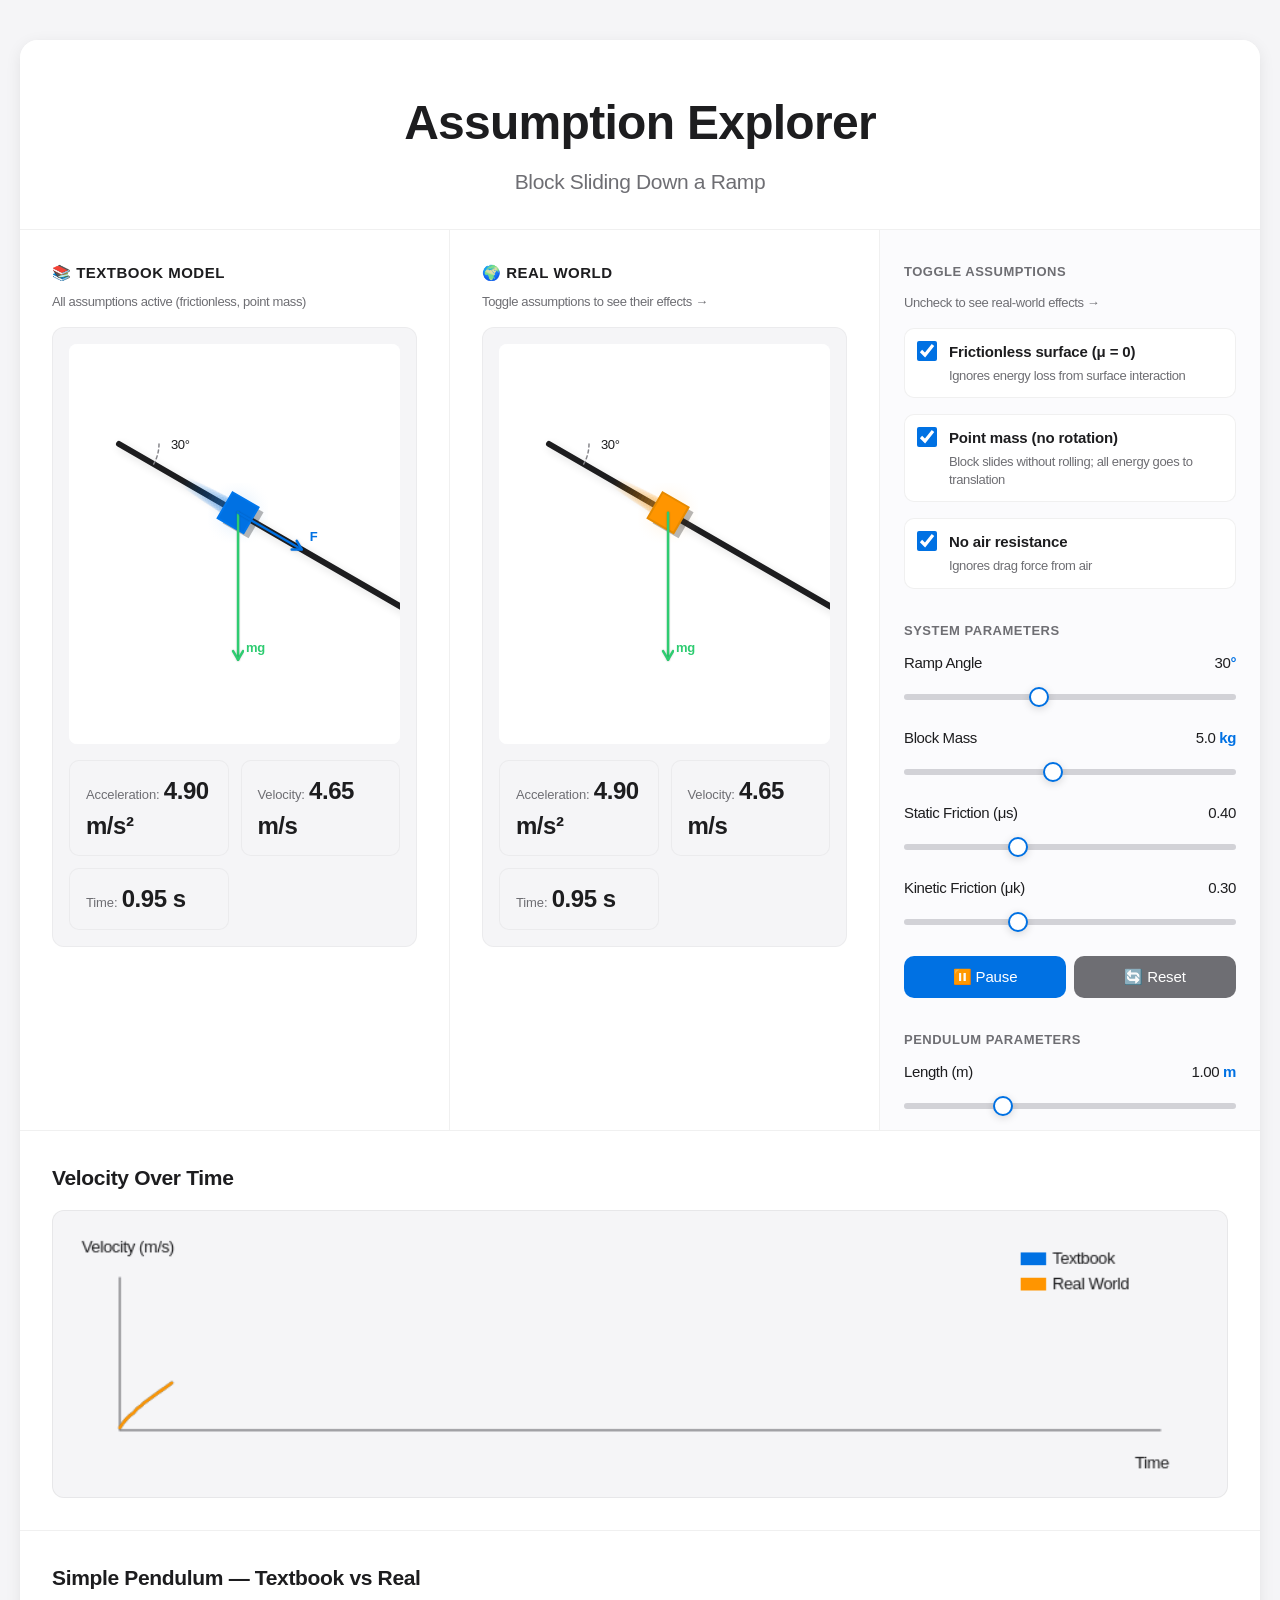
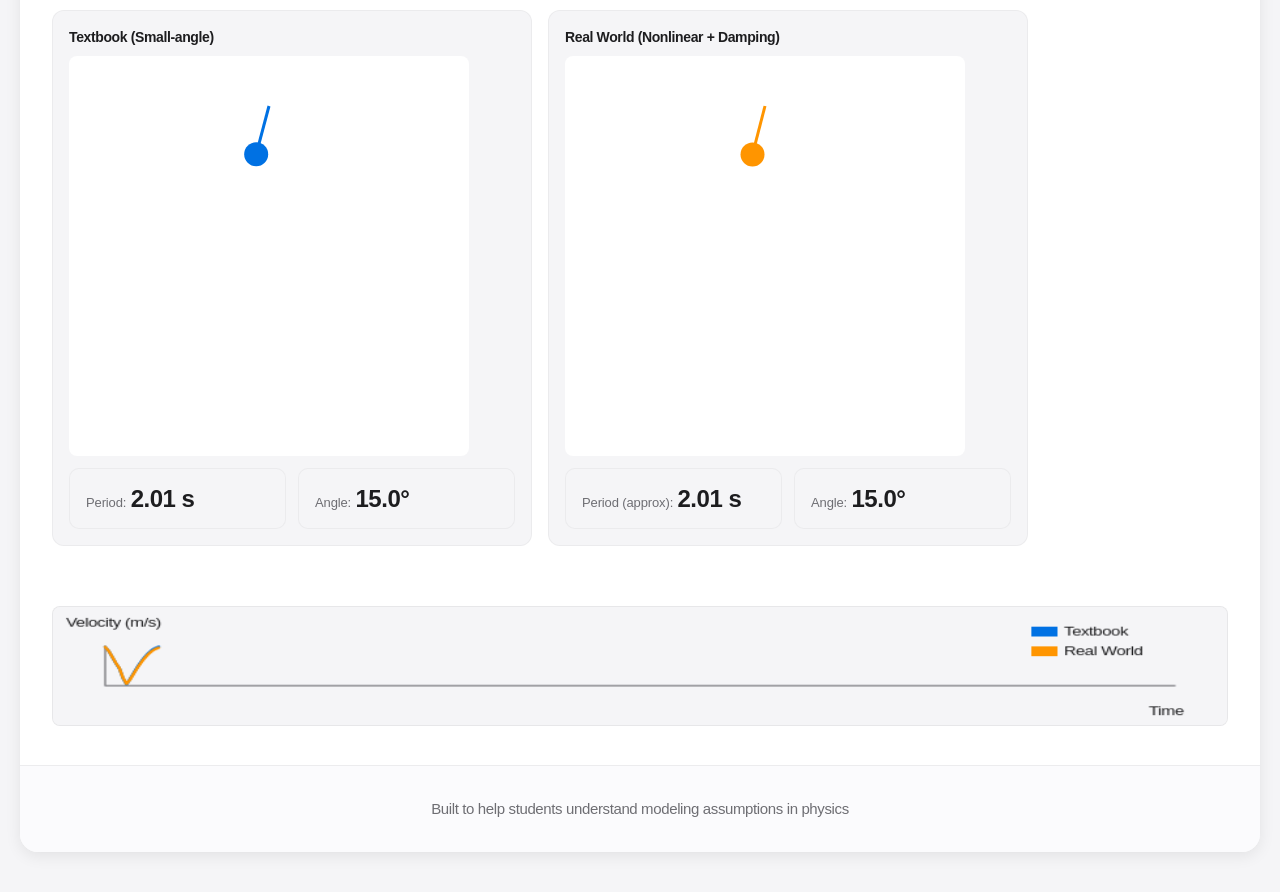
==== index.html @ 1444279c "Add simple pendulum scenario (small-angle vs nonlinear + damping), UI and graph" ====
<!DOCTYPE html>
<html lang="en">
<head>
    <meta charset="UTF-8">
    <meta name="viewport" content="width=device-width, initial-scale=1.0">
    <title>Assumption Explorer - Friction on a Ramp</title>
    <link rel="stylesheet" href="styles.css">
</head>
<body>
    <div class="container">
        <header>
            <h1>Assumption Explorer</h1>
            <p>Block Sliding Down a Ramp</p>
        </header>

        <div class="main-content">
            <!-- Textbook Model Canvas -->
            <div class="canvas-section">
                <h3>📚 TEXTBOOK MODEL</h3>
                <p class="canvas-description">All assumptions active (frictionless, point mass)</p>
                <div class="canvas-wrapper">
                    <canvas id="idealCanvas" width="400" height="400"></canvas>
                    <div class="readings">
                        <div class="reading-item">
                            <span class="reading-label">Acceleration:</span>
                            <span id="idealAccel" class="reading-value">0.00 m/s²</span>
                        </div>
                        <div class="reading-item">
                            <span class="reading-label">Velocity:</span>
                            <span id="idealVel" class="reading-value">0.00 m/s</span>
                        </div>
                        <div class="reading-item">
                            <span class="reading-label">Time:</span>
                            <span id="idealTime" class="reading-value">0.00 s</span>
                        </div>
                    </div>
                </div>
            </div>
            
            <!-- Real World Canvas -->
            <div class="canvas-section">
                <h3>🌍 REAL WORLD</h3>
                <p class="canvas-description">Toggle assumptions to see their effects →</p>
                <div class="canvas-wrapper">
                    <canvas id="realCanvas" width="400" height="400"></canvas>
                    <div class="readings">
                        <div class="reading-item">
                            <span class="reading-label">Acceleration:</span>
                            <span id="realAccel" class="reading-value">0.00 m/s²</span>
                        </div>
                        <div class="reading-item">
                            <span class="reading-label">Velocity:</span>
                            <span id="realVel" class="reading-value">0.00 m/s</span>
                        </div>
                        <div class="reading-item">
                            <span class="reading-label">Time:</span>
                            <span id="realTime" class="reading-value">0.00 s</span>
                        </div>
                    </div>
                </div>
            </div>

            <!-- Sidebar Controls -->
            <div class="sidebar">
                <!-- Assumptions Panel -->
                <div class="panel">
                    <h3>Toggle Assumptions</h3>
                    <p class="panel-description">Uncheck to see real-world effects →</p>
                    
                    <div class="assumption-item">
                        <label class="assumption-checkbox">
                            <input type="checkbox" id="assumptionFrictionless" checked>
                            <div class="assumption-label">
                                <strong>Frictionless surface (μ = 0)</strong>
                                <small>Ignores energy loss from surface interaction</small>
                            </div>
                        </label>
                    </div>
                    
                    <div class="assumption-item">
                        <label class="assumption-checkbox">
                            <input type="checkbox" id="assumptionPointMass" checked>
                            <div class="assumption-label">
                                <strong>Point mass (no rotation)</strong>
                                <small>Block slides without rolling; all energy goes to translation</small>
                            </div>
                        </label>
                    </div>
                    
                    <div class="assumption-item">
                        <label class="assumption-checkbox">
                            <input type="checkbox" id="assumptionNoAir" checked>
                            <div class="assumption-label">
                                <strong>No air resistance</strong>
                                <small>Ignores drag force from air</small>
                            </div>
                        </label>
                    </div>
                </div>

                <!-- Parameters Panel -->
                <div class="panel">
                    <h3>System Parameters</h3>
                    
                    <div class="parameter-item">
                        <div class="parameter-label">
                            <span>Ramp Angle</span>
                            <span class="parameter-value"><span id="angleValue">30</span>°</span>
                        </div>
                        <input type="range" id="angleSlider" min="10" max="60" value="30" step="5">
                    </div>
                    
                    <div class="parameter-item">
                        <div class="parameter-label">
                            <span>Block Mass</span>
                            <span class="parameter-value"><span id="massValue">5.0</span> kg</span>
                        </div>
                        <input type="range" id="massSlider" min="1" max="10" value="5" step="0.5">
                    </div>
                    
                    <div class="parameter-item">
                        <div class="parameter-label">
                            <span>Static Friction (μs)</span>
                            <span class="parameter-value"><span id="staticFrictionValue">0.40</span></span>
                        </div>
                        <input type="range" id="staticFrictionSlider" min="0.10" max="1.00" value="0.40" step="0.05">
                    </div>

                    <div class="parameter-item">
                        <div class="parameter-label">
                            <span>Kinetic Friction (μk)</span>
                            <span class="parameter-value"><span id="frictionValue">0.30</span></span>
                        </div>
                        <input type="range" id="frictionSlider" min="0.05" max="0.80" value="0.30" step="0.05">
                    </div>

                    <div class="control-buttons">
                        <button id="playPauseBtn" class="control-btn">⏸️ Pause</button>
                        <button id="resetBtn" class="control-btn">🔄 Reset</button>
                    </div>
                </div>

                <!-- Pendulum Controls -->
                <div class="panel">
                    <h3>Pendulum Parameters</h3>
                    <div class="parameter-item">
                        <div class="parameter-label">
                            <span>Length (m)</span>
                            <span class="parameter-value"><span id="pendulumLengthValue">1.00</span> m</span>
                        </div>
                        <input type="range" id="pendulumLengthSlider" min="0.2" max="3.0" value="1.0" step="0.1">
                    </div>

                    <div class="parameter-item">
                        <div class="parameter-label">
                            <span>Initial Angle (°)</span>
                            <span class="parameter-value"><span id="pendulumAngleValue">15</span>°</span>
                        </div>
                        <input type="range" id="pendulumAngleSlider" min="1" max="90" value="15" step="1">
                    </div>

                    <div class="parameter-item">
                        <div class="parameter-label">
                            <span>Damping (b)</span>
                            <span class="parameter-value"><span id="pendulumDampingValue">0.05</span></span>
                        </div>
                        <input type="range" id="pendulumDampingSlider" min="0" max="1" value="0.05" step="0.01">
                    </div>
                </div>

                <!-- Results Panel -->
                <div class="panel">
                    <h3>Acceleration Comparison</h3>
                    
                    <div class="result-row">
                        <span class="result-label">Textbook:</span>
                        <span id="idealResult" class="result-value">4.90 m/s²</span>
                    </div>
                    
                    <div class="result-row">
                        <span class="result-label">Real World:</span>
                        <span id="realResult" class="result-value">3.20 m/s²</span>
                    </div>
                    
                    <div class="result-row">
                        <span class="result-label">Difference:</span>
                        <span id="differenceResult" class="result-value difference">-34.7%</span>
                    </div>

                    <div class="equation-display">
                        <p id="equationUsed"><strong>Textbook:</strong> a = g·sin(θ)<br><strong>Real World:</strong> includes friction & rotation</p>
                    </div>
                </div>

                <!-- Explanation Panel -->
                <div class="panel">
                    <h3>💡 What You're Seeing</h3>
                    <div id="explanationText" class="explanation-content">
                        <p>The <strong>textbook model</strong> (left) uses simplified assumptions for clean equations. The <strong>real world</strong> (right) shows what actually happens.</p>
                        <p><strong>Toggle assumptions</strong> to see how each one affects the motion!</p>
                    </div>
                </div>
            </div>
        </div>

        <!-- Graph Section -->
        <div class="graph-section">
            <h3>Velocity Over Time</h3>
            <canvas id="graphCanvas" width="900" height="200"></canvas>
        </div>

        <!-- Pendulum Scenario -->
        <div class="graph-section">
            <h3>Simple Pendulum — Textbook vs Real</h3>
            <div style="display:flex;gap:16px;align-items:flex-start;flex-wrap:wrap;">
                <div class="canvas-wrapper" style="flex:1;min-width:320px;max-width:480px;">
                    <h4 style="margin:0 0 8px 0;font-size:14px;font-weight:700">Textbook (Small-angle)</h4>
                    <canvas id="pendulumIdealCanvas" width="400" height="300"></canvas>
                    <div class="readings" style="margin-top:12px;">
                        <div class="reading-item">
                            <span class="reading-label">Period:</span>
                            <span id="pendulumIdealPeriod" class="reading-value">0.00 s</span>
                        </div>
                        <div class="reading-item">
                            <span class="reading-label">Angle:</span>
                            <span id="pendulumIdealAngle" class="reading-value">0.00°</span>
                        </div>
                    </div>
                </div>

                <div class="canvas-wrapper" style="flex:1;min-width:320px;max-width:480px;">
                    <h4 style="margin:0 0 8px 0;font-size:14px;font-weight:700">Real World (Nonlinear + Damping)</h4>
                    <canvas id="pendulumRealCanvas" width="400" height="300"></canvas>
                    <div class="readings" style="margin-top:12px;">
                        <div class="reading-item">
                            <span class="reading-label">Period (approx):</span>
                            <span id="pendulumRealPeriod" class="reading-value">0.00 s</span>
                        </div>
                        <div class="reading-item">
                            <span class="reading-label">Angle:</span>
                            <span id="pendulumRealAngle" class="reading-value">0.00°</span>
                        </div>
                    </div>
                </div>

                <div style="flex-basis:100%;"></div>
                <div style="width:100%;margin-top:12px;">
                    <canvas id="pendulumGraphCanvas" width="900" height="120" style="width:100%;height:120px;border-radius:8px;background:#f5f5f7;border:1px solid rgba(0,0,0,0.06);"></canvas>
                </div>
            </div>
        </div>

        <footer>
            <p>Built to help students understand modeling assumptions in physics</p>
        </footer>
    </div>

    <script src="main.js"></script>
</body>
</html>
---- styles.css ----
/* Apple-inspired Professional Design */

* {
    margin: 0;
    padding: 0;
    box-sizing: border-box;
}

body {
    font-family: -apple-system, BlinkMacSystemFont, 'SF Pro Display', 'SF Pro Text', 'Helvetica Neue', 'Segoe UI', sans-serif;
    background: #f5f5f7;
    color: #1d1d1f;
    line-height: 1.47059;
    font-size: 17px;
    font-weight: 400;
    letter-spacing: -0.022em;
    padding: 40px 20px;
    min-height: 100vh;
    -webkit-font-smoothing: antialiased;
    -moz-osx-font-smoothing: grayscale;
}

.container {
    max-width: 1400px;
    margin: 0 auto;
    background: #ffffff;
    border-radius: 18px;
    box-shadow: 0 4px 16px rgba(0, 0, 0, 0.08), 0 0 1px rgba(0, 0, 0, 0.04);
    overflow: hidden;
}

/* Header */
header {
    background: #ffffff;
    color: #1d1d1f;
    padding: 48px 32px 32px;
    text-align: center;
    border-bottom: 1px solid rgba(0, 0, 0, 0.06);
}

header h1 {
    font-size: 48px;
    font-weight: 700;
    letter-spacing: -0.015em;
    margin-bottom: 8px;
}

header p {
    font-size: 21px;
    font-weight: 400;
    color: #6e6e73;
    letter-spacing: -0.016em;
}

/* Main Content */
.main-content {
    display: grid;
    grid-template-columns: 1fr 1fr 380px;
    gap: 1px;
    background: rgba(0, 0, 0, 0.06);
}

/* Canvas Section */
.canvas-section {
    padding: 32px;
    background: #ffffff;
}

.canvas-section h3 {
    font-size: 15px;
    font-weight: 700;
    margin-bottom: 8px;
    color: #1d1d1f;
    letter-spacing: 0.5px;
    text-transform: uppercase;
}

.canvas-description {
    font-size: 13px;
    color: #6e6e73;
    margin-bottom: 16px;
    line-height: 1.4;
}

.canvas-wrapper {
    background: #f5f5f7;
    border-radius: 12px;
    padding: 16px;
    margin-bottom: 16px;
    transition: all 0.2s ease;
    border: 1px solid rgba(0, 0, 0, 0.04);
}

.canvas-wrapper canvas {
    display: block;
    width: 400px;
    height: 400px;
    max-width: 100%;
    background: #ffffff;
    border-radius: 8px;
}

.readings {
    display: grid;
    grid-template-columns: repeat(2, 1fr);
    gap: 12px;
    margin-top: 16px;
}

.reading-item {
    background: #f5f5f7;
    padding: 12px 16px;
    border-radius: 10px;
    border: 1px solid rgba(0, 0, 0, 0.04);
}

.reading-label {
    font-size: 13px;
    color: #6e6e73;
    font-weight: 500;
    margin-bottom: 4px;
    letter-spacing: -0.01em;
}

.reading-value {
    font-size: 24px;
    font-weight: 600;
    color: #1d1d1f;
    font-variant-numeric: tabular-nums;
    letter-spacing: -0.02em;
}

/* Sidebar */
.sidebar {
    background: #fbfbfd;
    padding: 32px 24px;
    overflow-y: auto;
    max-height: 100vh;
}

.panel {
    margin-bottom: 32px;
}

.panel h3 {
    font-size: 13px;
    font-weight: 600;
    margin-bottom: 12px;
    color: #6e6e73;
    letter-spacing: 0.5px;
    text-transform: uppercase;
}

.panel-description {
    font-size: 13px;
    color: #6e6e73;
    margin-bottom: 16px;
    line-height: 1.4;
}

/* Assumptions */
.assumption-item {
    margin-bottom: 16px;
}

.assumption-checkbox {
    display: flex;
    align-items: flex-start;
    cursor: pointer;
    padding: 12px;
    background: #ffffff;
    border-radius: 10px;
    border: 1px solid rgba(0, 0, 0, 0.06);
    transition: all 0.2s ease;
}

.assumption-checkbox:hover {
    background: #f5f5f7;
    border-color: rgba(0, 0, 0, 0.12);
}

.assumption-checkbox input[type="checkbox"] {
    width: 20px;
    height: 20px;
    margin-right: 12px;
    cursor: pointer;
    flex-shrink: 0;
    accent-color: #0071e3;
}

.assumption-label {
    flex: 1;
}

.assumption-label strong {
    display: block;
    font-size: 15px;
    font-weight: 600;
    color: #1d1d1f;
    margin-bottom: 4px;
    letter-spacing: -0.01em;
}

.assumption-label small {
    display: block;
    font-size: 13px;
    color: #6e6e73;
    line-height: 1.4;
}

/* Parameters */
.parameter-item {
    margin-bottom: 20px;
}

.parameter-label {
    display: flex;
    justify-content: space-between;
    align-items: center;
    margin-bottom: 8px;
}

.parameter-label span {
    font-size: 15px;
    font-weight: 500;
    color: #1d1d1f;
}

.parameter-label .parameter-value {
    font-size: 15px;
    font-weight: 600;
    color: #0071e3;
    font-variant-numeric: tabular-nums;
}

input[type="range"] {
    width: 100%;
    height: 6px;
    background: #d2d2d7;
    border-radius: 3px;
    outline: none;
    -webkit-appearance: none;
    appearance: none;
}

input[type="range"]::-webkit-slider-thumb {
    -webkit-appearance: none;
    appearance: none;
    width: 20px;
    height: 20px;
    background: #ffffff;
    border: 2px solid #0071e3;
    border-radius: 50%;
    cursor: pointer;
    box-shadow: 0 2px 8px rgba(0, 0, 0, 0.15);
    transition: all 0.2s ease;
}

input[type="range"]::-webkit-slider-thumb:hover {
    transform: scale(1.15);
    box-shadow: 0 2px 12px rgba(0, 113, 227, 0.3);
}

input[type="range"]::-moz-range-thumb {
    width: 20px;
    height: 20px;
    background: #ffffff;
    border: 2px solid #0071e3;
    border-radius: 50%;
    cursor: pointer;
    box-shadow: 0 2px 8px rgba(0, 0, 0, 0.15);
    transition: all 0.2s ease;
}

input[type="range"]::-moz-range-thumb:hover {
    transform: scale(1.15);
    box-shadow: 0 2px 12px rgba(0, 113, 227, 0.3);
}

/* Controls */
.control-buttons {
    display: grid;
    grid-template-columns: repeat(2, 1fr);
    gap: 8px;
    margin-top: 24px;
}

.control-btn {
    padding: 12px;
    font-size: 15px;
    font-weight: 500;
    background: #0071e3;
    color: #ffffff;
    border: none;
    border-radius: 10px;
    cursor: pointer;
    transition: all 0.2s ease;
    letter-spacing: -0.01em;
}

.control-btn:hover {
    background: #0077ed;
    box-shadow: 0 2px 8px rgba(0, 113, 227, 0.25);
}

.control-btn:active {
    transform: scale(0.98);
}

.control-btn:nth-child(2) {
    background: #6e6e73;
}

.control-btn:nth-child(2):hover {
    background: #86868b;
}

.control-btn:nth-child(3) {
    background: #f5f5f7;
    color: #1d1d1f;
    border: 1px solid #d2d2d7;
}

.control-btn:nth-child(3):hover {
    background: #e8e8ed;
}

/* Results Panel */
.result-row {
    display: flex;
    justify-content: space-between;
    align-items: center;
    padding: 14px 0;
    border-bottom: 1px solid rgba(0, 0, 0, 0.06);
}

.result-row:last-child {
    border-bottom: none;
}

.result-label {
    font-size: 15px;
    font-weight: 500;
    color: #6e6e73;
}

.result-value {
    font-size: 20px;
    font-weight: 600;
    color: #1d1d1f;
    font-variant-numeric: tabular-nums;
    letter-spacing: -0.02em;
}

.result-value.difference {
    color: #d60000;
}

.equation-display {
    margin-top: 16px;
    padding: 14px;
    background: #f5f5f7;
    border-radius: 8px;
    font-family: 'SF Mono', 'Monaco', 'Courier New', monospace;
    font-size: 13px;
    color: #1d1d1f;
    border: 1px solid rgba(0, 0, 0, 0.06);
}

/* Explanation */
.explanation-content {
    color: #1d1d1f;
    line-height: 1.6;
}

.explanation-content p {
    margin-bottom: 12px;
    font-size: 15px;
}

.explanation-content strong {
    font-weight: 600;
    color: #1d1d1f;
}

.explanation-content ul {
    list-style: none;
    padding: 0;
}

.explanation-content li {
    padding: 12px;
    margin-bottom: 8px;
    background: #fff3cd;
    border-radius: 8px;
    border-left: 3px solid #ffc107;
    font-size: 14px;
}

/* Graph Section */
.graph-section {
    padding: 32px;
    background: #ffffff;
    border-top: 1px solid rgba(0, 0, 0, 0.06);
    grid-column: 1 / -1;
}

.graph-section h3 {
    font-size: 21px;
    font-weight: 600;
    margin-bottom: 16px;
    color: #1d1d1f;
    letter-spacing: -0.016em;
}

#graphCanvas {
    display: block;
    background: #f5f5f7;
    border: 1px solid rgba(0, 0, 0, 0.06);
    border-radius: 12px;
    width: 100%;
    padding: 16px;
}

/* Footer */
footer {
    text-align: center;
    padding: 32px;
    background: #fbfbfd;
    color: #6e6e73;
    font-size: 15px;
    border-top: 1px solid rgba(0, 0, 0, 0.06);
}

footer p {
    margin: 0;
}

/* Responsive */
@media (max-width: 1200px) {
    .main-content {
        grid-template-columns: 1fr;
    }
    
    .sidebar {
        max-height: none;
    }
}

@media (max-width: 768px) {
    body {
        padding: 20px 10px;
    }
    
    header h1 {
        font-size: 36px;
    }
    
    header p {
        font-size: 17px;
    }
    
    .canvas-section {
        padding: 20px;
    }
    
    .readings {
        grid-template-columns: 1fr;
    }
}
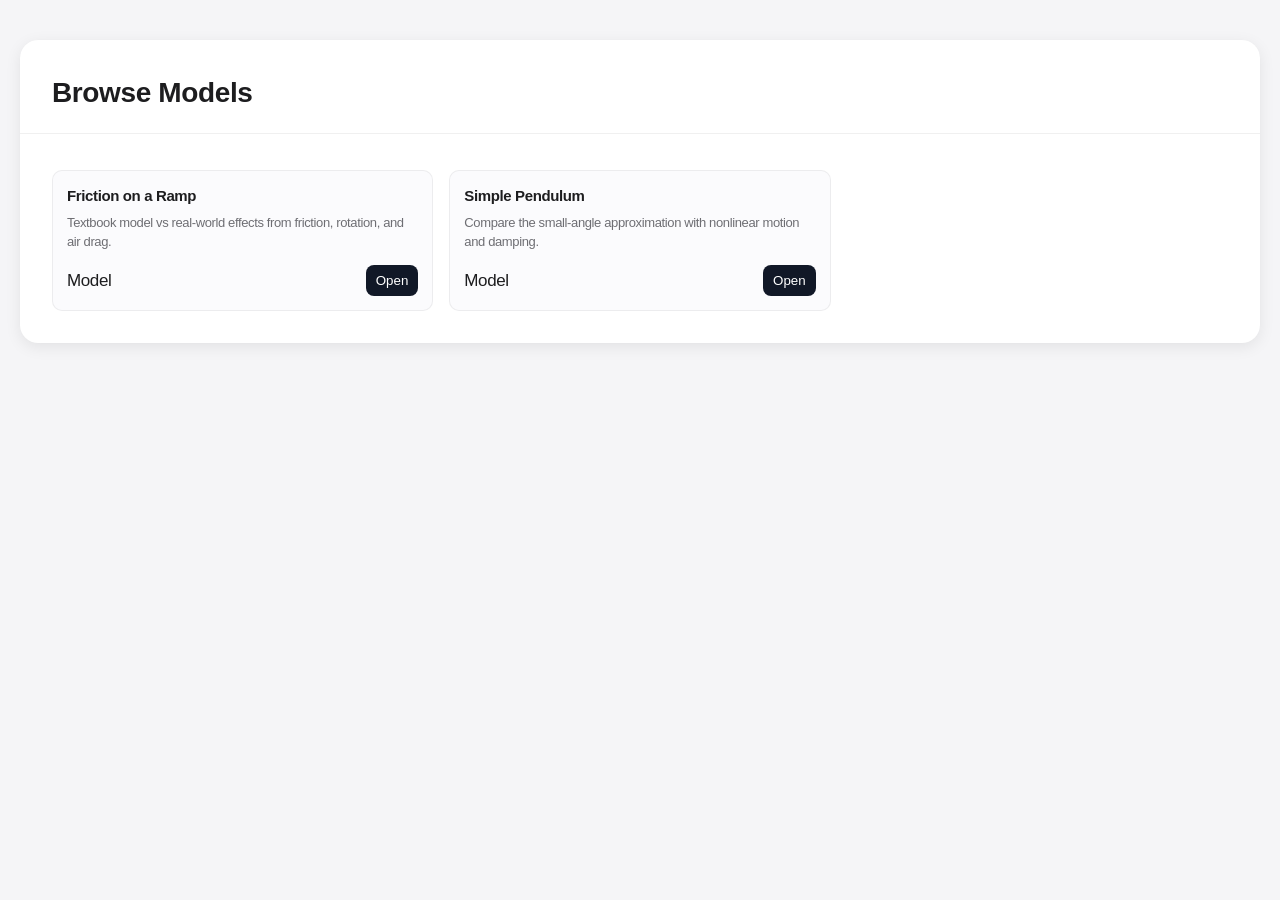
==== commit b2559d18: "Catalog-first flow and synced textbook/real motion" ====
--- a/index.html
+++ b/index.html
@@ -8,251 +8,179 @@
 </head>
 <body>
     <div class="container">
-        <header>
-            <h1>Assumption Explorer</h1>
-            <p>Block Sliding Down a Ramp</p>
-        </header>
+        <section id="catalogScreen" class="screen active">
+            <div class="catalog-header">
+                <h2>Browse Models</h2>
+            </div>
+            <div id="catalogGridMain" class="catalog-grid"></div>
+        </section>
 
-        <div class="main-content">
-            <!-- Textbook Model Canvas -->
-            <div class="canvas-section">
-                <h3>📚 TEXTBOOK MODEL</h3>
-                <p class="canvas-description">All assumptions active (frictionless, point mass)</p>
-                <div class="canvas-wrapper">
-                    <canvas id="idealCanvas" width="400" height="400"></canvas>
-                    <div class="readings">
-                        <div class="reading-item">
-                            <span class="reading-label">Acceleration:</span>
-                            <span id="idealAccel" class="reading-value">0.00 m/s²</span>
+        <section id="modelScreen" class="screen hidden">
+            <div class="catalog-header model-header">
+                <button id="backToCatalogBtn" class="secondary-btn">← Catalog</button>
+                <div>
+                    <div class="model-kicker">Selected model</div>
+                    <h2 id="modelTitle">Model</h2>
+                </div>
+            </div>
+
+            <div id="modelDetailBody"></div>
+
+            <div id="rampModelSection" class="model-section hidden">
+                <div class="main-content">
+                    <div class="canvas-section">
+                        <h3>📚 TEXTBOOK MODEL</h3>
+                        <p class="canvas-description">All assumptions active (frictionless, point mass)</p>
+                        <div class="canvas-wrapper">
+                            <canvas id="idealCanvas" width="400" height="400"></canvas>
+                            <div class="readings">
+                                <div class="reading-item">
+                                    <span class="reading-label">Acceleration:</span>
+                                    <span id="idealAccel" class="reading-value">0.00 m/s²</span>
+                                </div>
+                                <div class="reading-item">
+                                    <span class="reading-label">Velocity:</span>
+                                    <span id="idealVel" class="reading-value">0.00 m/s</span>
+                                </div>
+                                <div class="reading-item">
+                                    <span class="reading-label">Time:</span>
+                                    <span id="idealTime" class="reading-value">0.00 s</span>
+                                </div>
+                            </div>
                         </div>
-                        <div class="reading-item">
-                            <span class="reading-label">Velocity:</span>
-                            <span id="idealVel" class="reading-value">0.00 m/s</span>
+                    </div>
+
+                    <div class="canvas-section">
+                        <h3>🌍 REAL WORLD</h3>
+                        <p class="canvas-description">Toggle assumptions to see their effects →</p>
+                        <div class="canvas-wrapper">
+                            <canvas id="realCanvas" width="400" height="400"></canvas>
+                            <div class="readings">
+                                <div class="reading-item">
+                                    <span class="reading-label">Acceleration:</span>
+                                    <span id="realAccel" class="reading-value">0.00 m/s²</span>
+                                </div>
+                                <div class="reading-item">
+                                    <span class="reading-label">Velocity:</span>
+                                    <span id="realVel" class="reading-value">0.00 m/s</span>
+                                </div>
+                                <div class="reading-item">
+                                    <span class="reading-label">Time:</span>
+                                    <span id="realTime" class="reading-value">0.00 s</span>
+                                </div>
+                            </div>
                         </div>
-                        <div class="reading-item">
-                            <span class="reading-label">Time:</span>
-                            <span id="idealTime" class="reading-value">0.00 s</span>
+                    </div>
+
+                    <div class="sidebar">
+                        <div class="panel">
+                            <h3>Toggle Assumptions</h3>
+                            <p class="panel-description">Uncheck to see real-world effects →</p>
+                            <div class="assumption-item">
+                                <label class="assumption-checkbox">
+                                    <input type="checkbox" id="assumptionFrictionless" checked>
+                                    <div class="assumption-label">
+                                        <strong>Frictionless surface (μ = 0)</strong>
+                                        <small>Ignores energy loss from surface interaction</small>
+                                    </div>
+                                </label>
+                            </div>
+                            <div class="assumption-item">
+                                <label class="assumption-checkbox">
+                                    <input type="checkbox" id="assumptionPointMass" checked>
+                                    <div class="assumption-label">
+                                        <strong>Point mass (no rotation)</strong>
+                                        <small>Block slides without rolling; all energy goes to translation</small>
+                                    </div>
+                                </label>
+                            </div>
+                            <div class="assumption-item">
+                                <label class="assumption-checkbox">
+                                    <input type="checkbox" id="assumptionNoAir" checked>
+                                    <div class="assumption-label">
+                                        <strong>No air resistance</strong>
+                                        <small>Ignores drag force from air</small>
+                                    </div>
+                                </label>
+                            </div>
+                        </div>
+
+                        <div class="panel">
+                            <h3>System Parameters</h3>
+                            <div class="parameter-item">
+                                <div class="parameter-label"><span>Ramp Angle</span><span class="parameter-value"><span id="angleValue">30</span>°</span></div>
+                                <input type="range" id="angleSlider" min="10" max="60" value="30" step="5">
+                            </div>
+                            <div class="parameter-item">
+                                <div class="parameter-label"><span>Block Mass</span><span class="parameter-value"><span id="massValue">5.0</span> kg</span></div>
+                                <input type="range" id="massSlider" min="1" max="10" value="5" step="0.5">
+                            </div>
+                            <div class="parameter-item">
+                                <div class="parameter-label"><span>Static Friction (μs)</span><span class="parameter-value"><span id="staticFrictionValue">0.40</span></span></div>
+                                <input type="range" id="staticFrictionSlider" min="0.10" max="1.00" value="0.40" step="0.05">
+                            </div>
+                            <div class="parameter-item">
+                                <div class="parameter-label"><span>Kinetic Friction (μk)</span><span class="parameter-value"><span id="frictionValue">0.30</span></span></div>
+                                <input type="range" id="frictionSlider" min="0.05" max="0.80" value="0.30" step="0.05">
+                            </div>
+                            <div class="control-buttons">
+                                <button id="playPauseBtn" class="control-btn">⏸️ Pause</button>
+                                <button id="resetBtn" class="control-btn">🔄 Reset</button>
+                            </div>
+                        </div>
+
+                        <div class="panel">
+                            <h3>Acceleration Comparison</h3>
+                            <div class="result-row"><span class="result-label">Textbook:</span><span id="idealResult" class="result-value">4.90 m/s²</span></div>
+                            <div class="result-row"><span class="result-label">Real World:</span><span id="realResult" class="result-value">3.20 m/s²</span></div>
+                            <div class="result-row"><span class="result-label">Difference:</span><span id="differenceResult" class="result-value difference">-34.7%</span></div>
+                            <div class="equation-display"><p id="equationUsed"><strong>Textbook:</strong> a = g·sin(θ)<br><strong>Real World:</strong> includes friction & rotation</p></div>
+                        </div>
+
+                        <div class="panel">
+                            <h3>💡 What You're Seeing</h3>
+                            <div id="explanationText" class="explanation-content">
+                                <p>The <strong>textbook model</strong> (left) uses simplified assumptions for clean equations. The <strong>real world</strong> (right) shows what actually happens.</p>
+                                <p><strong>Toggle assumptions</strong> to see how each one affects the motion!</p>
+                            </div>
+                        </div>
+                    </div>
+                </div>
+
+                <div class="graph-section">
+                    <h3>Velocity Over Time</h3>
+                    <canvas id="graphCanvas" width="900" height="200"></canvas>
+                </div>
+            </div>
+
+            <div id="pendulumModelSection" class="model-section hidden">
+                <div class="graph-section">
+                    <h3>Simple Pendulum — Textbook vs Real</h3>
+                    <div style="display:flex;gap:16px;align-items:flex-start;flex-wrap:wrap;">
+                        <div class="canvas-wrapper" style="flex:1;min-width:320px;max-width:480px;">
+                            <h4 style="margin:0 0 8px 0;font-size:14px;font-weight:700">Textbook (Small-angle)</h4>
+                            <canvas id="pendulumIdealCanvas" width="400" height="300"></canvas>
+                            <div class="readings" style="margin-top:12px;">
+                                <div class="reading-item"><span class="reading-label">Period:</span><span id="pendulumIdealPeriod" class="reading-value">0.00 s</span></div>
+                                <div class="reading-item"><span class="reading-label">Angle:</span><span id="pendulumIdealAngle" class="reading-value">0.00°</span></div>
+                            </div>
+                        </div>
+                        <div class="canvas-wrapper" style="flex:1;min-width:320px;max-width:480px;">
+                            <h4 style="margin:0 0 8px 0;font-size:14px;font-weight:700">Real World (Nonlinear + Damping)</h4>
+                            <canvas id="pendulumRealCanvas" width="400" height="300"></canvas>
+                            <div class="readings" style="margin-top:12px;">
+                                <div class="reading-item"><span class="reading-label">Period (approx):</span><span id="pendulumRealPeriod" class="reading-value">0.00 s</span></div>
+                                <div class="reading-item"><span class="reading-label">Angle:</span><span id="pendulumRealAngle" class="reading-value">0.00°</span></div>
+                            </div>
+                        </div>
+                        <div style="flex-basis:100%;"></div>
+                        <div style="width:100%;margin-top:12px;">
+                            <canvas id="pendulumGraphCanvas" width="900" height="120" style="width:100%;height:120px;border-radius:8px;background:#f5f5f7;border:1px solid rgba(0,0,0,0.06);"></canvas>
                         </div>
                     </div>
                 </div>
             </div>
-            
-            <!-- Real World Canvas -->
-            <div class="canvas-section">
-                <h3>🌍 REAL WORLD</h3>
-                <p class="canvas-description">Toggle assumptions to see their effects →</p>
-                <div class="canvas-wrapper">
-                    <canvas id="realCanvas" width="400" height="400"></canvas>
-                    <div class="readings">
-                        <div class="reading-item">
-                            <span class="reading-label">Acceleration:</span>
-                            <span id="realAccel" class="reading-value">0.00 m/s²</span>
-                        </div>
-                        <div class="reading-item">
-                            <span class="reading-label">Velocity:</span>
-                            <span id="realVel" class="reading-value">0.00 m/s</span>
-                        </div>
-                        <div class="reading-item">
-                            <span class="reading-label">Time:</span>
-                            <span id="realTime" class="reading-value">0.00 s</span>
-                        </div>
-                    </div>
-                </div>
-            </div>
-
-            <!-- Sidebar Controls -->
-            <div class="sidebar">
-                <!-- Assumptions Panel -->
-                <div class="panel">
-                    <h3>Toggle Assumptions</h3>
-                    <p class="panel-description">Uncheck to see real-world effects →</p>
-                    
-                    <div class="assumption-item">
-                        <label class="assumption-checkbox">
-                            <input type="checkbox" id="assumptionFrictionless" checked>
-                            <div class="assumption-label">
-                                <strong>Frictionless surface (μ = 0)</strong>
-                                <small>Ignores energy loss from surface interaction</small>
-                            </div>
-                        </label>
-                    </div>
-                    
-                    <div class="assumption-item">
-                        <label class="assumption-checkbox">
-                            <input type="checkbox" id="assumptionPointMass" checked>
-                            <div class="assumption-label">
-                                <strong>Point mass (no rotation)</strong>
-                                <small>Block slides without rolling; all energy goes to translation</small>
-                            </div>
-                        </label>
-                    </div>
-                    
-                    <div class="assumption-item">
-                        <label class="assumption-checkbox">
-                            <input type="checkbox" id="assumptionNoAir" checked>
-                            <div class="assumption-label">
-                                <strong>No air resistance</strong>
-                                <small>Ignores drag force from air</small>
-                            </div>
-                        </label>
-                    </div>
-                </div>
-
-                <!-- Parameters Panel -->
-                <div class="panel">
-                    <h3>System Parameters</h3>
-                    
-                    <div class="parameter-item">
-                        <div class="parameter-label">
-                            <span>Ramp Angle</span>
-                            <span class="parameter-value"><span id="angleValue">30</span>°</span>
-                        </div>
-                        <input type="range" id="angleSlider" min="10" max="60" value="30" step="5">
-                    </div>
-                    
-                    <div class="parameter-item">
-                        <div class="parameter-label">
-                            <span>Block Mass</span>
-                            <span class="parameter-value"><span id="massValue">5.0</span> kg</span>
-                        </div>
-                        <input type="range" id="massSlider" min="1" max="10" value="5" step="0.5">
-                    </div>
-                    
-                    <div class="parameter-item">
-                        <div class="parameter-label">
-                            <span>Static Friction (μs)</span>
-                            <span class="parameter-value"><span id="staticFrictionValue">0.40</span></span>
-                        </div>
-                        <input type="range" id="staticFrictionSlider" min="0.10" max="1.00" value="0.40" step="0.05">
-                    </div>
-
-                    <div class="parameter-item">
-                        <div class="parameter-label">
-                            <span>Kinetic Friction (μk)</span>
-                            <span class="parameter-value"><span id="frictionValue">0.30</span></span>
-                        </div>
-                        <input type="range" id="frictionSlider" min="0.05" max="0.80" value="0.30" step="0.05">
-                    </div>
-
-                    <div class="control-buttons">
-                        <button id="playPauseBtn" class="control-btn">⏸️ Pause</button>
-                        <button id="resetBtn" class="control-btn">🔄 Reset</button>
-                    </div>
-                </div>
-
-                <!-- Pendulum Controls -->
-                <div class="panel">
-                    <h3>Pendulum Parameters</h3>
-                    <div class="parameter-item">
-                        <div class="parameter-label">
-                            <span>Length (m)</span>
-                            <span class="parameter-value"><span id="pendulumLengthValue">1.00</span> m</span>
-                        </div>
-                        <input type="range" id="pendulumLengthSlider" min="0.2" max="3.0" value="1.0" step="0.1">
-                    </div>
-
-                    <div class="parameter-item">
-                        <div class="parameter-label">
-                            <span>Initial Angle (°)</span>
-                            <span class="parameter-value"><span id="pendulumAngleValue">15</span>°</span>
-                        </div>
-                        <input type="range" id="pendulumAngleSlider" min="1" max="90" value="15" step="1">
-                    </div>
-
-                    <div class="parameter-item">
-                        <div class="parameter-label">
-                            <span>Damping (b)</span>
-                            <span class="parameter-value"><span id="pendulumDampingValue">0.05</span></span>
-                        </div>
-                        <input type="range" id="pendulumDampingSlider" min="0" max="1" value="0.05" step="0.01">
-                    </div>
-                </div>
-
-                <!-- Results Panel -->
-                <div class="panel">
-                    <h3>Acceleration Comparison</h3>
-                    
-                    <div class="result-row">
-                        <span class="result-label">Textbook:</span>
-                        <span id="idealResult" class="result-value">4.90 m/s²</span>
-                    </div>
-                    
-                    <div class="result-row">
-                        <span class="result-label">Real World:</span>
-                        <span id="realResult" class="result-value">3.20 m/s²</span>
-                    </div>
-                    
-                    <div class="result-row">
-                        <span class="result-label">Difference:</span>
-                        <span id="differenceResult" class="result-value difference">-34.7%</span>
-                    </div>
-
-                    <div class="equation-display">
-                        <p id="equationUsed"><strong>Textbook:</strong> a = g·sin(θ)<br><strong>Real World:</strong> includes friction & rotation</p>
-                    </div>
-                </div>
-
-                <!-- Explanation Panel -->
-                <div class="panel">
-                    <h3>💡 What You're Seeing</h3>
-                    <div id="explanationText" class="explanation-content">
-                        <p>The <strong>textbook model</strong> (left) uses simplified assumptions for clean equations. The <strong>real world</strong> (right) shows what actually happens.</p>
-                        <p><strong>Toggle assumptions</strong> to see how each one affects the motion!</p>
-                    </div>
-                </div>
-            </div>
-        </div>
-
-        <!-- Graph Section -->
-        <div class="graph-section">
-            <h3>Velocity Over Time</h3>
-            <canvas id="graphCanvas" width="900" height="200"></canvas>
-        </div>
-
-        <!-- Pendulum Scenario -->
-        <div class="graph-section">
-            <h3>Simple Pendulum — Textbook vs Real</h3>
-            <div style="display:flex;gap:16px;align-items:flex-start;flex-wrap:wrap;">
-                <div class="canvas-wrapper" style="flex:1;min-width:320px;max-width:480px;">
-                    <h4 style="margin:0 0 8px 0;font-size:14px;font-weight:700">Textbook (Small-angle)</h4>
-                    <canvas id="pendulumIdealCanvas" width="400" height="300"></canvas>
-                    <div class="readings" style="margin-top:12px;">
-                        <div class="reading-item">
-                            <span class="reading-label">Period:</span>
-                            <span id="pendulumIdealPeriod" class="reading-value">0.00 s</span>
-                        </div>
-                        <div class="reading-item">
-                            <span class="reading-label">Angle:</span>
-                            <span id="pendulumIdealAngle" class="reading-value">0.00°</span>
-                        </div>
-                    </div>
-                </div>
-
-                <div class="canvas-wrapper" style="flex:1;min-width:320px;max-width:480px;">
-                    <h4 style="margin:0 0 8px 0;font-size:14px;font-weight:700">Real World (Nonlinear + Damping)</h4>
-                    <canvas id="pendulumRealCanvas" width="400" height="300"></canvas>
-                    <div class="readings" style="margin-top:12px;">
-                        <div class="reading-item">
-                            <span class="reading-label">Period (approx):</span>
-                            <span id="pendulumRealPeriod" class="reading-value">0.00 s</span>
-                        </div>
-                        <div class="reading-item">
-                            <span class="reading-label">Angle:</span>
-                            <span id="pendulumRealAngle" class="reading-value">0.00°</span>
-                        </div>
-                    </div>
-                </div>
-
-                <div style="flex-basis:100%;"></div>
-                <div style="width:100%;margin-top:12px;">
-                    <canvas id="pendulumGraphCanvas" width="900" height="120" style="width:100%;height:120px;border-radius:8px;background:#f5f5f7;border:1px solid rgba(0,0,0,0.06);"></canvas>
-                </div>
-            </div>
-        </div>
-
-        <footer>
-            <p>Built to help students understand modeling assumptions in physics</p>
-        </footer>
+        </section>
     </div>
 
     <script src="main.js"></script>
--- a/styles.css
+++ b/styles.css
@@ -20,6 +20,18 @@
     -moz-osx-font-smoothing: grayscale;
 }
 
+.hidden {
+    display: none !important;
+}
+
+.screen {
+    display: none;
+}
+
+.screen.active {
+    display: block;
+}
+
 .container {
     max-width: 1400px;
     margin: 0 auto;
@@ -395,6 +407,160 @@
     border-radius: 8px;
     border-left: 3px solid #ffc107;
     font-size: 14px;
+}
+
+/* Landing / Catalog Views */
+.landing-header,
+.catalog-header {
+    padding: 32px 32px 20px;
+}
+
+.landing-header {
+    text-align: center;
+    background: linear-gradient(180deg, #ffffff 0%, #f7f7fb 100%);
+}
+
+.landing-badge {
+    display: inline-block;
+    padding: 8px 12px;
+    border-radius: 999px;
+    font-size: 12px;
+    letter-spacing: 0.12em;
+    text-transform: uppercase;
+    background: rgba(0, 113, 227, 0.08);
+    color: #0071e3;
+    font-weight: 700;
+}
+
+.landing-header h1 {
+    font-size: 48px;
+    margin-top: 18px;
+    margin-bottom: 8px;
+}
+
+.landing-header p {
+    font-size: 20px;
+    color: #6e6e73;
+}
+
+.landing-actions {
+    margin-top: 20px;
+}
+
+.landing-grid {
+    display: grid;
+    grid-template-columns: repeat(2, minmax(260px, 1fr));
+    gap: 20px;
+    padding: 0 32px 32px;
+}
+
+.landing-card {
+    background: #f5f5f7;
+    border: 1px solid rgba(0,0,0,0.06);
+    border-radius: 18px;
+    padding: 24px;
+}
+
+.landing-card h3 {
+    font-size: 24px;
+    margin-bottom: 10px;
+}
+
+.landing-card p {
+    color: #6e6e73;
+    margin-bottom: 18px;
+}
+
+.catalog-link,
+.secondary-btn {
+    border: none;
+    border-radius: 10px;
+    cursor: pointer;
+    font-weight: 600;
+    transition: all 0.2s ease;
+}
+
+.catalog-link {
+    background: #0071e3;
+    color: #fff;
+    padding: 10px 14px;
+}
+
+.secondary-btn {
+    background: #f5f5f7;
+    color: #1d1d1f;
+    border: 1px solid rgba(0,0,0,0.08);
+    padding: 8px 12px;
+}
+
+.catalog-header {
+    display: flex;
+    align-items: center;
+    gap: 16px;
+    border-bottom: 1px solid rgba(0,0,0,0.06);
+}
+
+.catalog-header h2 {
+    font-size: 28px;
+}
+
+.model-kicker {
+    font-size: 11px;
+    text-transform: uppercase;
+    letter-spacing: 0.12em;
+    color: #6e6e73;
+    margin-bottom: 4px;
+}
+
+.catalog-grid {
+    display: grid;
+    grid-template-columns: repeat(2, minmax(260px, 1fr));
+    gap: 18px;
+    padding: 24px 32px 32px;
+}
+
+.catalog-card {
+    background: #fbfbfd;
+    border: 1px solid rgba(0,0,0,0.06);
+    border-radius: 14px;
+    padding: 18px;
+    cursor: pointer;
+    transition: transform 0.14s ease, box-shadow 0.14s ease;
+}
+
+.catalog-card:hover {
+    transform: translateY(-2px);
+    box-shadow: 0 8px 18px rgba(0,0,0,0.06);
+}
+
+.catalog-card h4 {
+    margin-bottom: 8px;
+    font-size: 20px;
+}
+
+.catalog-card p {
+    color: #6e6e73;
+    margin: 0;
+}
+
+.catalog-card .catalog-meta {
+    margin-top: 14px;
+    display: flex;
+    justify-content: space-between;
+    align-items: center;
+}
+
+.catalog-card .apply-btn {
+    background: #111827;
+    color: #fff;
+    border: none;
+    border-radius: 8px;
+    padding: 8px 10px;
+    cursor: pointer;
+}
+
+.model-section {
+    display: block;
 }
 
 /* Graph Section */
@@ -468,3 +634,26 @@
         grid-template-columns: 1fr;
     }
 }
+
+/* Assumptions Catalog */
+.modal.hidden { display: none; }
+.modal { position: fixed; inset: 0; z-index: 1200; display: flex; align-items: center; justify-content: center; }
+.modal-backdrop { position: absolute; inset: 0; background: rgba(0,0,0,0.45); }
+.modal-content { position: relative; background: #ffffff; border-radius: 12px; padding: 24px; width: min(1100px, 96%); max-height: 86vh; overflow: auto; box-shadow: 0 20px 40px rgba(0,0,0,0.3); }
+.modal-close { position: absolute; right: 12px; top: 12px; background: transparent; border: none; font-size: 22px; cursor: pointer; }
+.catalog-grid { display: grid; grid-template-columns: repeat(3, 1fr); gap: 16px; margin-top: 12px; }
+.catalog-card { background: #fbfbfd; border-radius: 10px; padding: 14px; border: 1px solid rgba(0,0,0,0.06); cursor: pointer; transition: transform .12s ease, box-shadow .12s ease; }
+.catalog-card:hover { transform: translateY(-4px); box-shadow: 0 8px 20px rgba(0,0,0,0.08); }
+.catalog-card h4 { margin-bottom: 6px; font-size: 15px; }
+.catalog-card p { margin: 0; font-size: 13px; color: #6e6e73; }
+.catalog-meta { margin-top: 10px; display:flex;gap:8px;align-items:center; }
+.apply-btn { margin-left: auto; background:#0071e3;color:#fff;border:none;padding:8px 10px;border-radius:8px;cursor:pointer; }
+.catalog-detail { border-top:1px solid rgba(0,0,0,0.06); padding-top:12px; }
+
+@media (max-width: 1100px) {
+    .catalog-grid { grid-template-columns: repeat(2, 1fr); }
+}
+
+@media (max-width: 640px) {
+    .catalog-grid { grid-template-columns: 1fr; }
+}
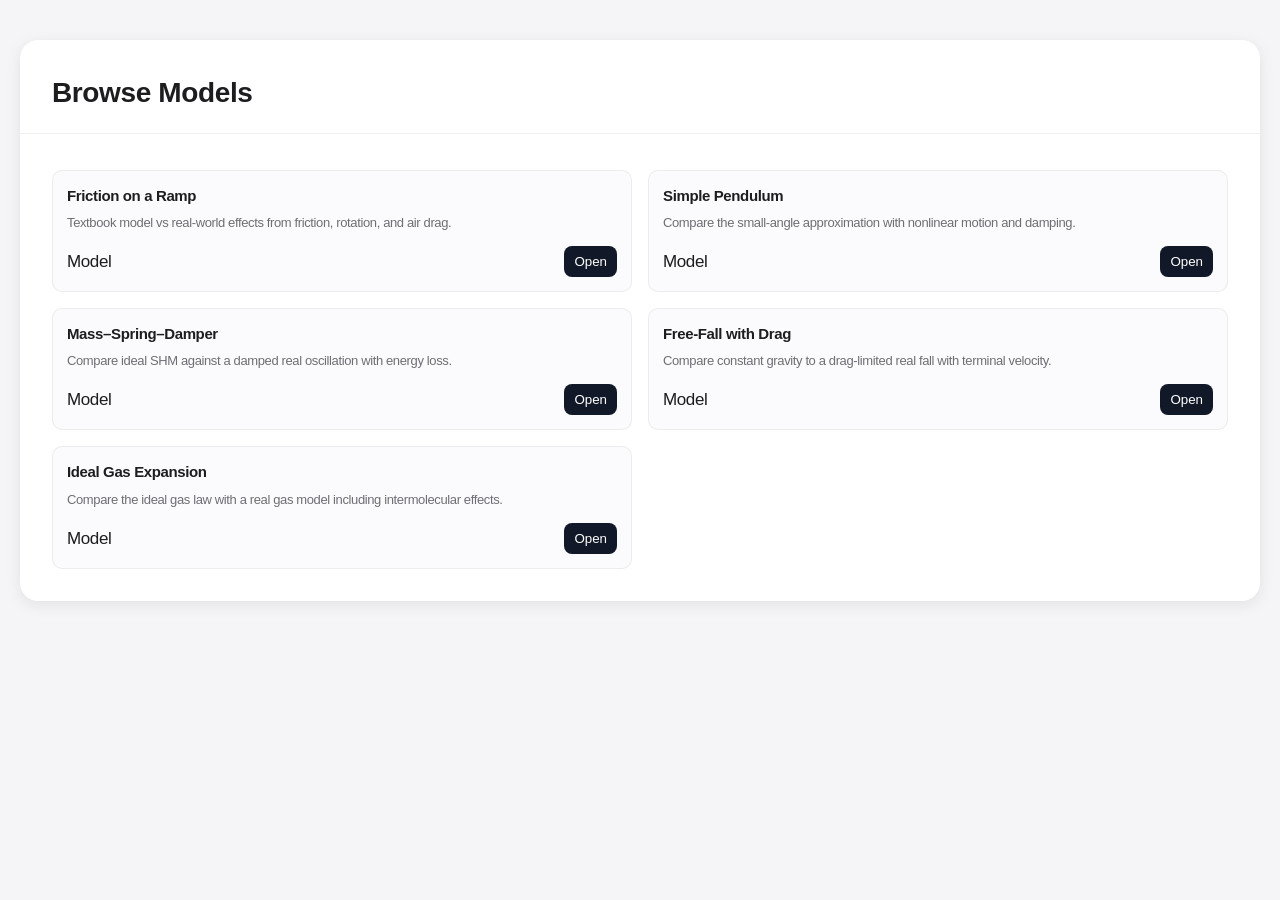
==== commit e666ec00: "Add catalog model examples and multi-row layout" ====
--- a/index.html
+++ b/index.html
@@ -180,6 +180,127 @@
                     </div>
                 </div>
             </div>
+
+            <div id="massSpringModelSection" class="model-section hidden">
+                <div class="graph-section">
+                    <h3>Mass–Spring–Damper — Textbook vs Real</h3>
+                    <div style="display:flex;gap:16px;align-items:flex-start;flex-wrap:wrap;">
+                        <div class="canvas-wrapper" style="flex:1;min-width:320px;max-width:480px;">
+                            <h4 style="margin:0 0 8px 0;font-size:14px;font-weight:700">Textbook (Ideal SHM)</h4>
+                            <canvas id="massSpringIdealCanvas" width="400" height="260"></canvas>
+                            <div class="readings" style="margin-top:12px;">
+                                <div class="reading-item"><span class="reading-label">Position:</span><span id="massSpringIdealPosition" class="reading-value">0.00 m</span></div>
+                                <div class="reading-item"><span class="reading-label">Velocity:</span><span id="massSpringIdealVelocity" class="reading-value">0.00 m/s</span></div>
+                            </div>
+                        </div>
+                        <div class="canvas-wrapper" style="flex:1;min-width:320px;max-width:480px;">
+                            <h4 style="margin:0 0 8px 0;font-size:14px;font-weight:700">Real World (Damped Oscillation)</h4>
+                            <canvas id="massSpringRealCanvas" width="400" height="260"></canvas>
+                            <div class="readings" style="margin-top:12px;">
+                                <div class="reading-item"><span class="reading-label">Position:</span><span id="massSpringRealPosition" class="reading-value">0.00 m</span></div>
+                                <div class="reading-item"><span class="reading-label">Velocity:</span><span id="massSpringRealVelocity" class="reading-value">0.00 m/s</span></div>
+                            </div>
+                        </div>
+
+                        <div class="panel" style="width:100%;margin-top:12px;">
+                            <h3>Spring Parameters</h3>
+                            <div class="parameter-item">
+                                <div class="parameter-label"><span>Mass</span><span class="parameter-value"><span id="massSpringMassValue">1.5</span> kg</span></div>
+                                <input type="range" id="massSpringMassSlider" min="0.5" max="5.0" value="1.5" step="0.5">
+                            </div>
+                            <div class="parameter-item">
+                                <div class="parameter-label"><span>Spring Constant</span><span class="parameter-value"><span id="springConstValue">18</span> N/m</span></div>
+                                <input type="range" id="springConstSlider" min="5" max="40" value="18" step="1">
+                            </div>
+                            <div class="parameter-item">
+                                <div class="parameter-label"><span>Damping</span><span class="parameter-value"><span id="dampingValue">0.6</span></span></div>
+                                <input type="range" id="dampingSlider" min="0" max="2.0" value="0.6" step="0.1">
+                            </div>
+                        </div>
+                    </div>
+                </div>
+            </div>
+
+            <div id="freeFallModelSection" class="model-section hidden">
+                <div class="graph-section">
+                    <h3>Free-Fall with Drag — Textbook vs Real</h3>
+                    <div style="display:flex;gap:16px;align-items:flex-start;flex-wrap:wrap;">
+                        <div class="canvas-wrapper" style="flex:1;min-width:320px;max-width:480px;">
+                            <h4 style="margin:0 0 8px 0;font-size:14px;font-weight:700">Textbook (No Air Drag)</h4>
+                            <canvas id="freeFallIdealCanvas" width="400" height="260"></canvas>
+                            <div class="readings" style="margin-top:12px;">
+                                <div class="reading-item"><span class="reading-label">Velocity:</span><span id="freeFallIdealVelocity" class="reading-value">0.00 m/s</span></div>
+                                <div class="reading-item"><span class="reading-label">Time:</span><span id="freeFallIdealTime" class="reading-value">0.00 s</span></div>
+                            </div>
+                        </div>
+                        <div class="canvas-wrapper" style="flex:1;min-width:320px;max-width:480px;">
+                            <h4 style="margin:0 0 8px 0;font-size:14px;font-weight:700">Real World (Quadratic Drag)</h4>
+                            <canvas id="freeFallRealCanvas" width="400" height="260"></canvas>
+                            <div class="readings" style="margin-top:12px;">
+                                <div class="reading-item"><span class="reading-label">Velocity:</span><span id="freeFallRealVelocity" class="reading-value">0.00 m/s</span></div>
+                                <div class="reading-item"><span class="reading-label">Time:</span><span id="freeFallRealTime" class="reading-value">0.00 s</span></div>
+                            </div>
+                        </div>
+
+                        <div class="panel" style="width:100%;margin-top:12px;">
+                            <h3>Free-Fall Parameters</h3>
+                            <div class="parameter-item">
+                                <div class="parameter-label"><span>Mass</span><span class="parameter-value"><span id="freeFallMassValue">2.0</span> kg</span></div>
+                                <input type="range" id="freeFallMassSlider" min="0.5" max="8.0" value="2.0" step="0.5">
+                            </div>
+                            <div class="parameter-item">
+                                <div class="parameter-label"><span>Drag Coefficient</span><span class="parameter-value"><span id="dragCoeffValue">0.12</span></span></div>
+                                <input type="range" id="dragCoeffSlider" min="0.00" max="0.40" value="0.12" step="0.02">
+                            </div>
+                        </div>
+                    </div>
+                </div>
+            </div>
+
+            <div id="thermoModelSection" class="model-section hidden">
+                <div class="graph-section">
+                    <h3>Ideal Gas Expansion — Textbook vs Real</h3>
+                    <div style="display:flex;gap:16px;align-items:flex-start;flex-wrap:wrap;">
+                        <div class="canvas-wrapper" style="flex:1;min-width:320px;max-width:480px;">
+                            <h4 style="margin:0 0 8px 0;font-size:14px;font-weight:700">Textbook (Ideal Gas)</h4>
+                            <canvas id="thermoIdealCanvas" width="400" height="300"></canvas>
+                            <div class="readings" style="margin-top:12px;">
+                                <div class="reading-item"><span class="reading-label">Pressure:</span><span id="thermoIdealPressure" class="reading-value">0.00 kPa</span></div>
+                                <div class="reading-item"><span class="reading-label">Volume:</span><span id="thermoIdealVolume" class="reading-value">0.00 L</span></div>
+                            </div>
+                        </div>
+                        <div class="canvas-wrapper" style="flex:1;min-width:320px;max-width:480px;">
+                            <h4 style="margin:0 0 8px 0;font-size:14px;font-weight:700">Real Gas (Van der Waals)</h4>
+                            <canvas id="thermoRealCanvas" width="400" height="300"></canvas>
+                            <div class="readings" style="margin-top:12px;">
+                                <div class="reading-item"><span class="reading-label">Pressure:</span><span id="thermoRealPressure" class="reading-value">0.00 kPa</span></div>
+                                <div class="reading-item"><span class="reading-label">Volume:</span><span id="thermoRealVolume" class="reading-value">0.00 L</span></div>
+                            </div>
+                        </div>
+
+                        <div class="panel" style="width:100%;margin-top:12px;">
+                            <h3>Thermodynamics Parameters</h3>
+                            <div class="parameter-item">
+                                <div class="parameter-label"><span>Temperature</span><span class="parameter-value"><span id="thermoTempValue">300</span> K</span></div>
+                                <input type="range" id="thermoTempSlider" min="250" max="500" value="300" step="10">
+                            </div>
+                            <div class="parameter-item">
+                                <div class="parameter-label"><span>Volume</span><span class="parameter-value"><span id="thermoVolumeValue">1.0</span> L</span></div>
+                                <input type="range" id="thermoVolumeSlider" min="0.5" max="3.0" value="1.0" step="0.1">
+                            </div>
+                            <div class="parameter-item">
+                                <div class="parameter-label"><span>Heat Leak</span><span class="parameter-value"><span id="thermoHeatValue">0.20</span></span></div>
+                                <input type="range" id="thermoHeatSlider" min="0" max="0.8" value="0.2" step="0.05">
+                            </div>
+                        </div>
+
+                        <div style="flex-basis:100%;"></div>
+                        <div style="width:100%;margin-top:12px;">
+                            <canvas id="thermoGraphCanvas" width="900" height="120" style="width:100%;height:120px;border-radius:8px;background:#f5f5f7;border:1px solid rgba(0,0,0,0.06);"></canvas>
+                        </div>
+                    </div>
+                </div>
+            </div>
         </section>
     </div>
 
--- a/styles.css
+++ b/styles.css
@@ -641,7 +641,7 @@
 .modal-backdrop { position: absolute; inset: 0; background: rgba(0,0,0,0.45); }
 .modal-content { position: relative; background: #ffffff; border-radius: 12px; padding: 24px; width: min(1100px, 96%); max-height: 86vh; overflow: auto; box-shadow: 0 20px 40px rgba(0,0,0,0.3); }
 .modal-close { position: absolute; right: 12px; top: 12px; background: transparent; border: none; font-size: 22px; cursor: pointer; }
-.catalog-grid { display: grid; grid-template-columns: repeat(3, 1fr); gap: 16px; margin-top: 12px; }
+.catalog-grid { display: grid; grid-template-columns: repeat(2, minmax(260px, 1fr)); gap: 16px; margin-top: 12px; }
 .catalog-card { background: #fbfbfd; border-radius: 10px; padding: 14px; border: 1px solid rgba(0,0,0,0.06); cursor: pointer; transition: transform .12s ease, box-shadow .12s ease; }
 .catalog-card:hover { transform: translateY(-4px); box-shadow: 0 8px 20px rgba(0,0,0,0.08); }
 .catalog-card h4 { margin-bottom: 6px; font-size: 15px; }
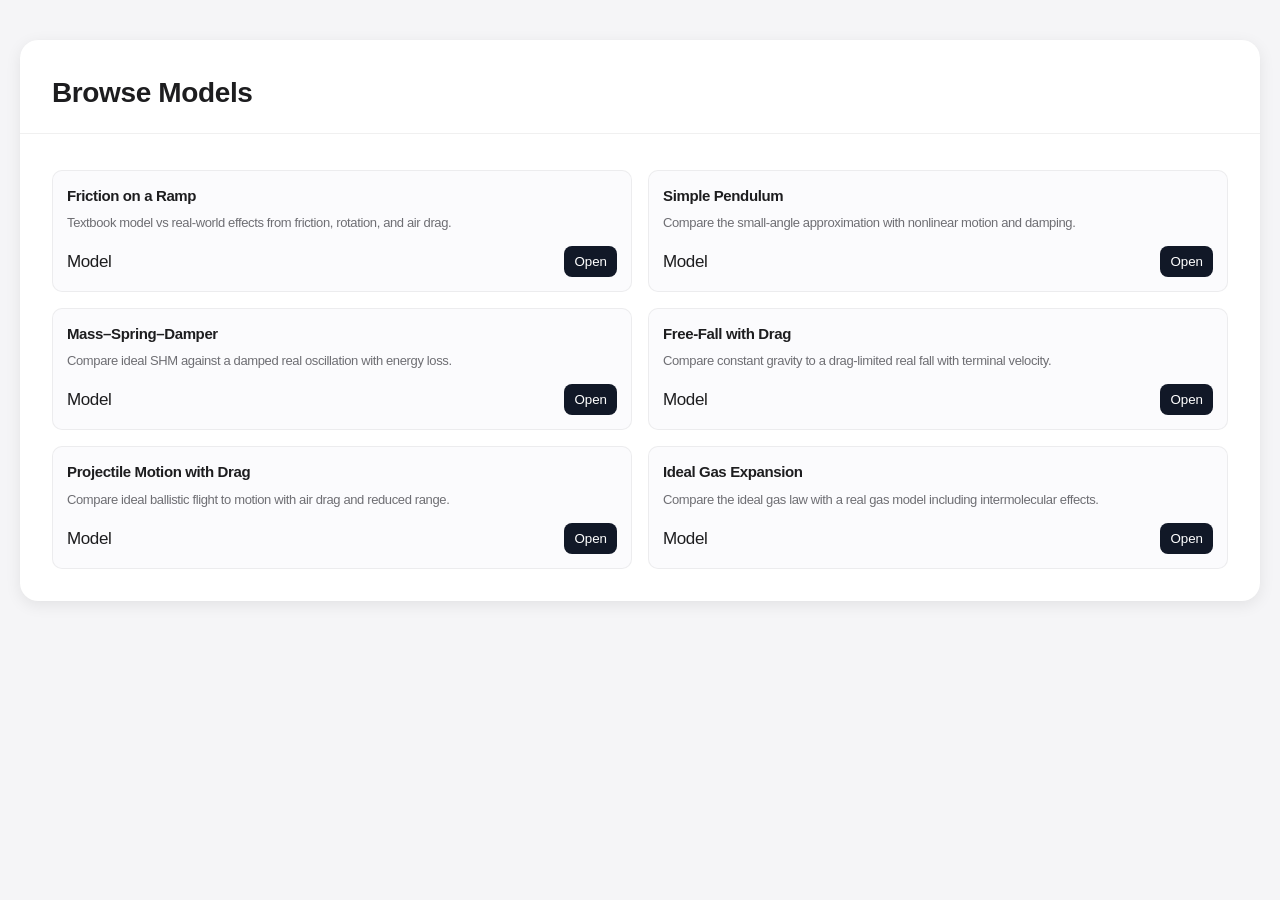
==== commit e3afb39c: "Add projectile example: UI, simulation, catalog integration" ====
--- a/index.html
+++ b/index.html
@@ -257,6 +257,46 @@
                 </div>
             </div>
 
+            <div id="projectileModelSection" class="model-section hidden">
+                <div class="graph-section">
+                    <h3>Projectile Motion with Drag — Textbook vs Real</h3>
+                    <div style="display:flex;gap:16px;align-items:flex-start;flex-wrap:wrap;">
+                        <div class="canvas-wrapper" style="flex:1;min-width:320px;max-width:480px;">
+                            <h4 style="margin:0 0 8px 0;font-size:14px;font-weight:700">Textbook (No Drag)</h4>
+                            <canvas id="projectileIdealCanvas" width="400" height="260"></canvas>
+                            <div class="readings" style="margin-top:12px;">
+                                <div class="reading-item"><span class="reading-label">Range:</span><span id="projectileIdealRange" class="reading-value">0.0 m</span></div>
+                                <div class="reading-item"><span class="reading-label">Height:</span><span id="projectileIdealHeight" class="reading-value">0.0 m</span></div>
+                            </div>
+                        </div>
+                        <div class="canvas-wrapper" style="flex:1;min-width:320px;max-width:480px;">
+                            <h4 style="margin:0 0 8px 0;font-size:14px;font-weight:700">Real World (Drag)</h4>
+                            <canvas id="projectileRealCanvas" width="400" height="260"></canvas>
+                            <div class="readings" style="margin-top:12px;">
+                                <div class="reading-item"><span class="reading-label">Range:</span><span id="projectileRealRange" class="reading-value">0.0 m</span></div>
+                                <div class="reading-item"><span class="reading-label">Height:</span><span id="projectileRealHeight" class="reading-value">0.0 m</span></div>
+                            </div>
+                        </div>
+
+                        <div class="panel" style="width:100%;margin-top:12px;">
+                            <h3>Projectile Parameters</h3>
+                            <div class="parameter-item">
+                                <div class="parameter-label"><span>Speed</span><span class="parameter-value"><span id="projectileSpeedValue">26</span> m/s</span></div>
+                                <input type="range" id="projectileSpeedSlider" min="10" max="60" value="26" step="2">
+                            </div>
+                            <div class="parameter-item">
+                                <div class="parameter-label"><span>Launch Angle</span><span class="parameter-value"><span id="projectileAngleValue">52</span>°</span></div>
+                                <input type="range" id="projectileAngleSlider" min="15" max="75" value="52" step="1">
+                            </div>
+                            <div class="parameter-item">
+                                <div class="parameter-label"><span>Drag</span><span class="parameter-value"><span id="projectileDragValue">0.04</span></span></div>
+                                <input type="range" id="projectileDragSlider" min="0.00" max="0.20" value="0.04" step="0.01">
+                            </div>
+                        </div>
+                    </div>
+                </div>
+            </div>
+
             <div id="thermoModelSection" class="model-section hidden">
                 <div class="graph-section">
                     <h3>Ideal Gas Expansion — Textbook vs Real</h3>
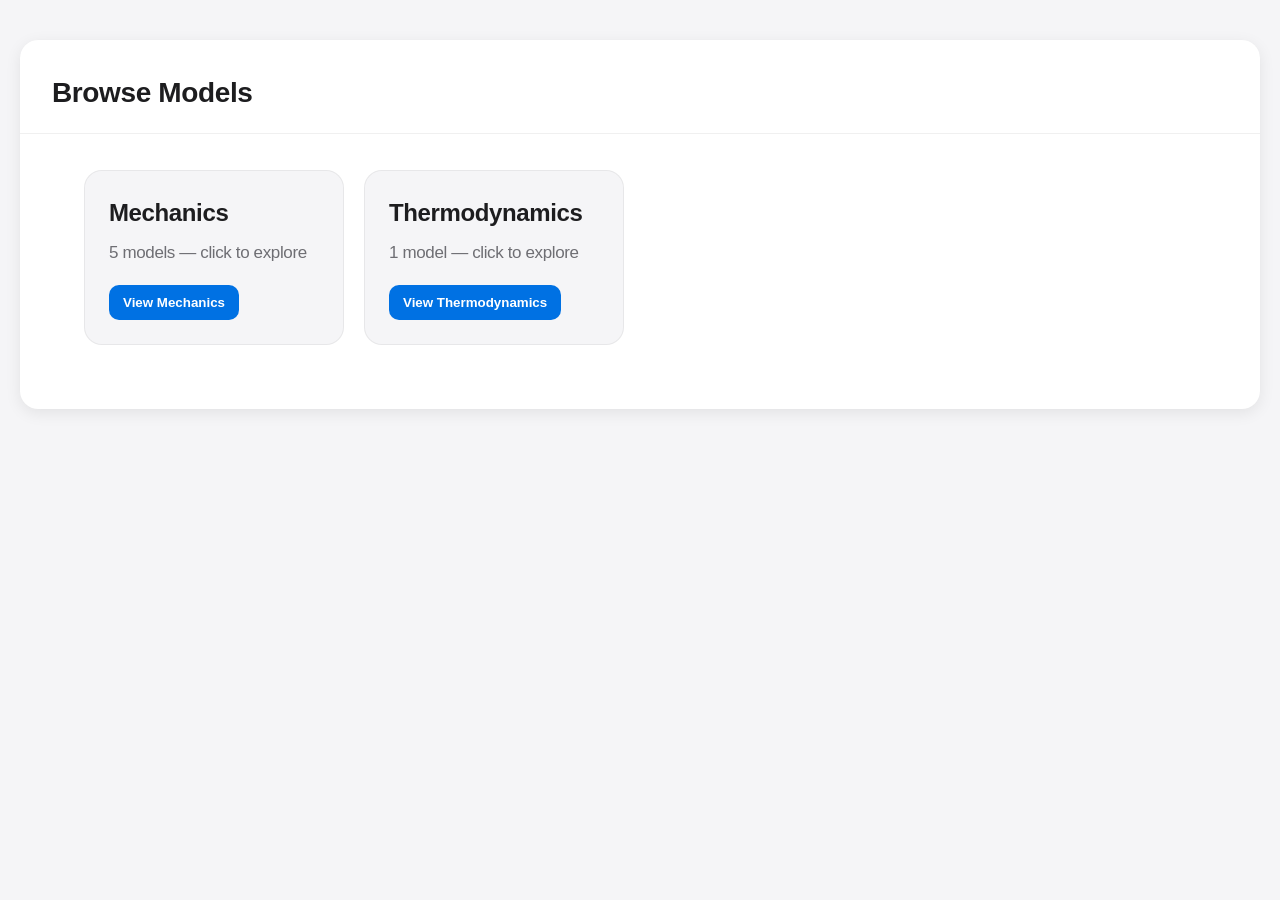
==== commit 00670984: "Fix subject filtering and back navigation" ====
--- a/index.html
+++ b/index.html
@@ -18,6 +18,7 @@
         <section id="modelScreen" class="screen hidden">
             <div class="catalog-header model-header">
                 <button id="backToCatalogBtn" class="secondary-btn">← Catalog</button>
+                <button id="backToSubjectsBtn" class="secondary-btn hidden">← Subjects</button>
                 <div>
                     <div class="model-kicker">Selected model</div>
                     <h2 id="modelTitle">Model</h2>
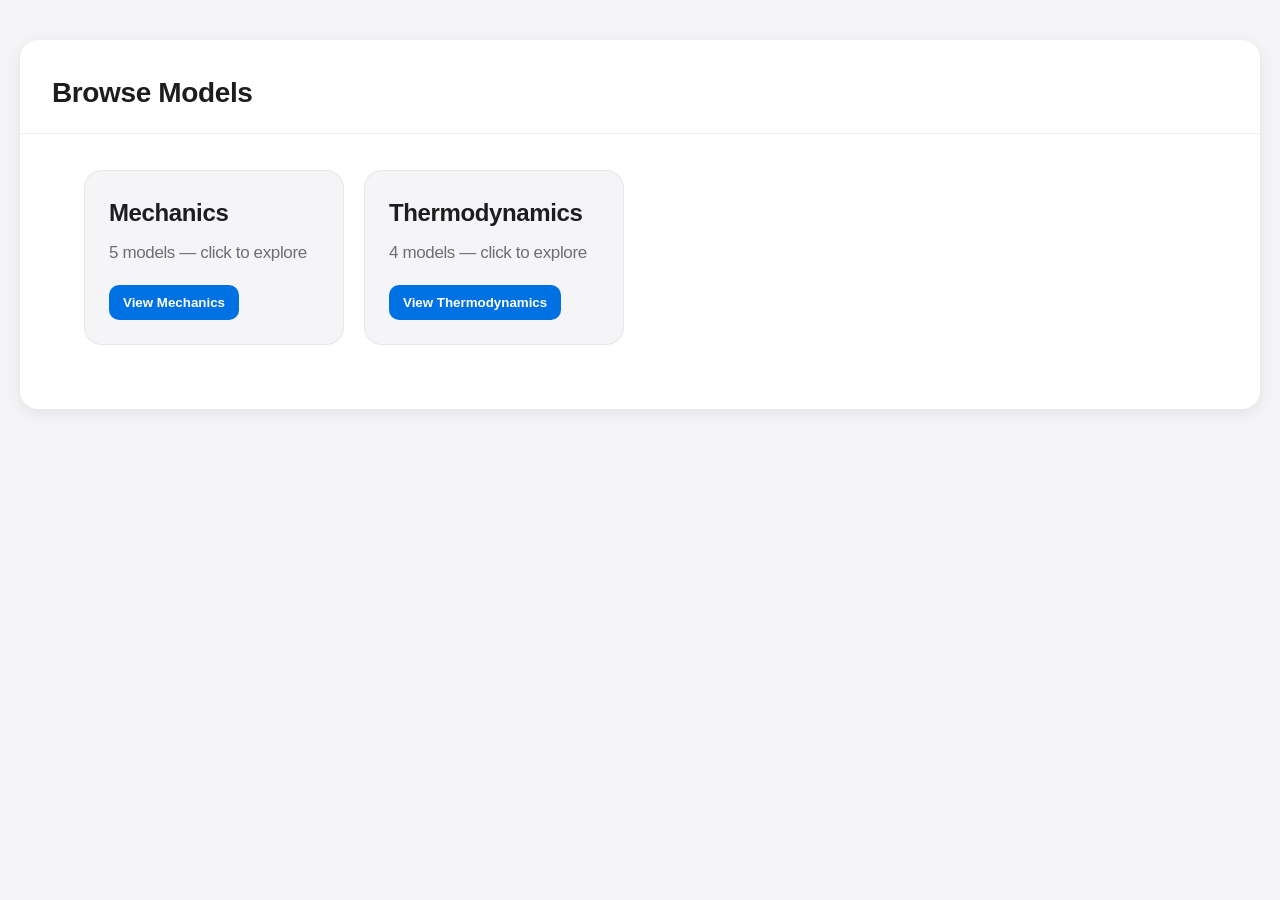
==== commit 566d7ac4: "Add piston-cylinder question visualizer prototype" ====
--- a/index.html
+++ b/index.html
@@ -342,6 +342,92 @@
                     </div>
                 </div>
             </div>
+
+            <div id="firstLawModelSection" class="model-section hidden">
+                <div class="graph-section">
+                    <h3>First Law of Thermodynamics — Energy Conservation</h3>
+                    <div style="display:flex;gap:16px;align-items:flex-start;flex-wrap:wrap;">
+                        <div class="canvas-wrapper" style="flex:1;min-width:320px;max-width:480px;">
+                            <h4 style="margin:0 0 8px 0;font-size:14px;font-weight:700">Energy Balance</h4>
+                            <canvas id="firstLawCanvas" width="400" height="220"></canvas>
+                            <div class="readings" style="margin-top:12px;">
+                                <div class="reading-item"><span class="reading-label">Heat added (Q):</span><span id="firstLawHeatValue" class="reading-value">120 J</span></div>
+                                <div class="reading-item"><span class="reading-label">Work done (W):</span><span id="firstLawWorkValue" class="reading-value">70 J</span></div>
+                                <div class="reading-item"><span class="reading-label">ΔU:</span><span id="firstLawDeltaUValue" class="reading-value">50 J</span></div>
+                            </div>
+                        </div>
+                        <div class="panel" style="flex:1;min-width:260px;">
+                            <h3>Controls</h3>
+                            <div class="parameter-item">
+                                <div class="parameter-label"><span>Heat added</span><span class="parameter-value"><span id="firstLawHeatDisplay">120</span> J</span></div>
+                                <input type="range" id="firstLawHeatSlider" min="0" max="200" value="120" step="5">
+                            </div>
+                            <div class="parameter-item">
+                                <div class="parameter-label"><span>Work output</span><span class="parameter-value"><span id="firstLawWorkDisplay">70</span> J</span></div>
+                                <input type="range" id="firstLawWorkSlider" min="0" max="200" value="70" step="5">
+                            </div>
+                            <p><strong>Equation:</strong> ΔU = Q − W</p>
+                            <p>When heat exceeds work, the internal energy of the system rises.</p>
+                        </div>
+                    </div>
+                </div>
+            </div>
+
+            <div id="secondLawModelSection" class="model-section hidden">
+                <div class="graph-section">
+                    <h3>Second Law of Thermodynamics — Entropy and Heat Flow</h3>
+                    <div style="display:flex;gap:16px;align-items:flex-start;flex-wrap:wrap;">
+                        <div class="canvas-wrapper" style="flex:1;min-width:320px;max-width:480px;">
+                            <h4 style="margin:0 0 8px 0;font-size:14px;font-weight:700">Hot ↔ Cold Reservoirs</h4>
+                            <canvas id="secondLawCanvas" width="400" height="220"></canvas>
+                            <div class="readings" style="margin-top:12px;">
+                                <div class="reading-item"><span class="reading-label">Hot reservoir:</span><span id="secondLawHotTempValue" class="reading-value">600 K</span></div>
+                                <div class="reading-item"><span class="reading-label">Cold reservoir:</span><span id="secondLawColdTempValue" class="reading-value">300 K</span></div>
+                                <div class="reading-item"><span class="reading-label">Efficiency:</span><span id="secondLawEfficiencyValue" class="reading-value">50.0%</span></div>
+                            </div>
+                        </div>
+                        <div class="panel" style="flex:1;min-width:260px;">
+                            <h3>Controls</h3>
+                            <div class="parameter-item">
+                                <div class="parameter-label"><span>Hot reservoir</span><span class="parameter-value"><span id="secondLawHotDisplay">600</span> K</span></div>
+                                <input type="range" id="secondLawHotSlider" min="300" max="900" value="600" step="25">
+                            </div>
+                            <div class="parameter-item">
+                                <div class="parameter-label"><span>Cold reservoir</span><span class="parameter-value"><span id="secondLawColdDisplay">300</span> K</span></div>
+                                <input type="range" id="secondLawColdSlider" min="200" max="600" value="300" step="25">
+                            </div>
+                            <p><strong>Key idea:</strong> heat naturally flows from hot to cold and causes entropy to increase.</p>
+                            <p><strong>Max ideal efficiency:</strong> η = 1 − T_c / T_h</p>
+                        </div>
+                    </div>
+                </div>
+            </div>
+
+            <div id="thirdLawModelSection" class="model-section hidden">
+                <div class="graph-section">
+                    <h3>Third Law of Thermodynamics — Entropy at Low Temperature</h3>
+                    <div style="display:flex;gap:16px;align-items:flex-start;flex-wrap:wrap;">
+                        <div class="canvas-wrapper" style="flex:1;min-width:320px;max-width:480px;">
+                            <h4 style="margin:0 0 8px 0;font-size:14px;font-weight:700">Entropy vs Temperature</h4>
+                            <canvas id="thirdLawCanvas" width="400" height="220"></canvas>
+                            <div class="readings" style="margin-top:12px;">
+                                <div class="reading-item"><span class="reading-label">Temperature:</span><span id="thirdLawTempValue" class="reading-value">20 K</span></div>
+                                <div class="reading-item"><span class="reading-label">Entropy:</span><span id="thirdLawEntropyValue" class="reading-value">0.10</span></div>
+                                <div class="reading-item"><span class="reading-label">State:</span><span id="thirdLawStateValue" class="reading-value">Near 0 K</span></div>
+                            </div>
+                        </div>
+                        <div class="panel" style="flex:1;min-width:260px;">
+                            <h3>Controls</h3>
+                            <div class="parameter-item">
+                                <div class="parameter-label"><span>Temperature</span><span class="parameter-value"><span id="thirdLawTempDisplay">20</span> K</span></div>
+                                <input type="range" id="thirdLawTempSlider" min="0" max="200" value="20" step="5">
+                            </div>
+                            <p><strong>Concept:</strong> as T → 0, the entropy of a perfectly ordered system approaches a minimum.</p>
+                            <p>It is not possible to reach exactly 0 K in a finite number of steps.</p>
+                        </div>
+                    </div>
+                </div>
+            </div>
         </section>
     </div>
 
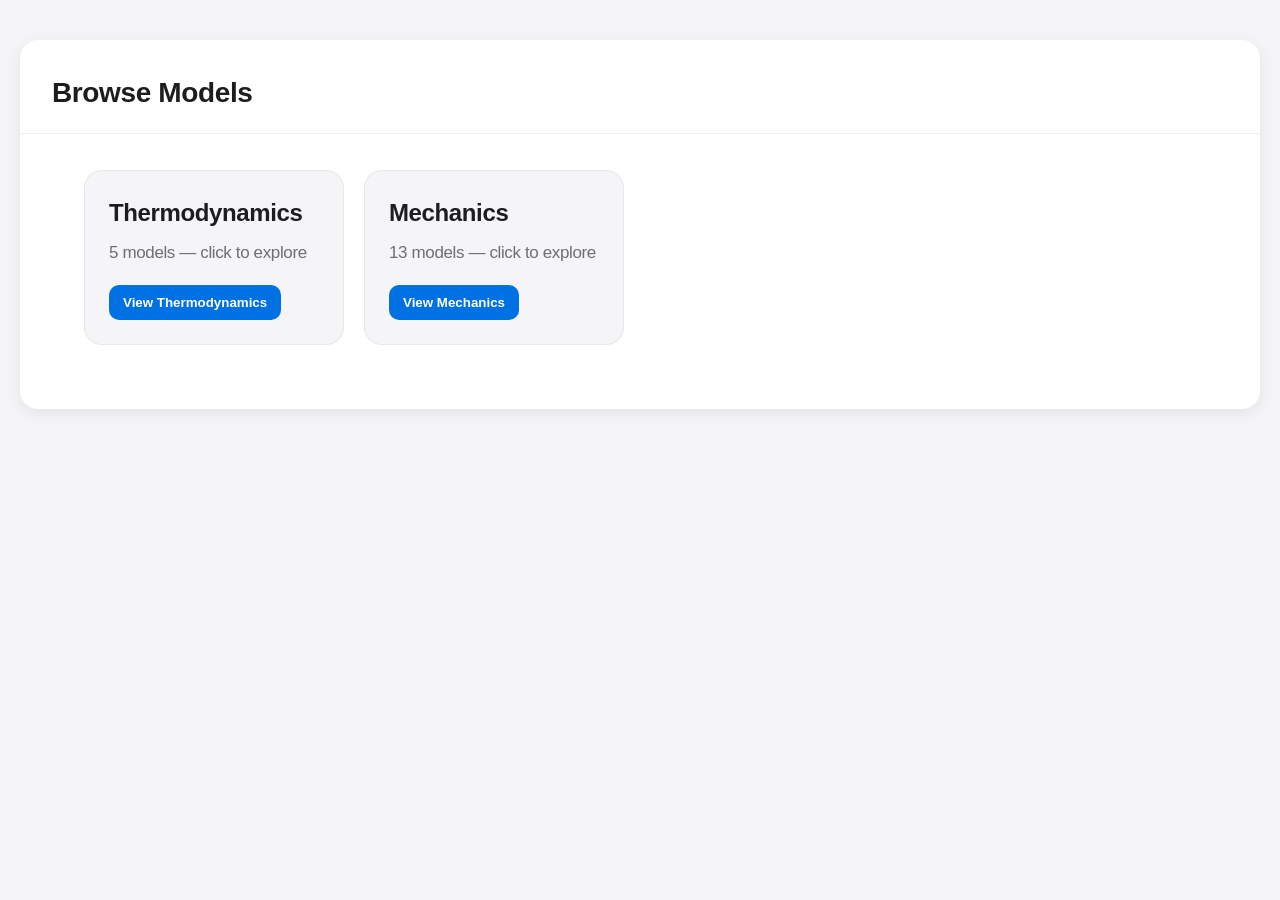
==== commit 5dc54c03: "Expand physics visualizers and improve guided thermodynamics learning" ====
--- a/index.html
+++ b/index.html
@@ -431,6 +431,7 @@
         </section>
     </div>
 
+    <script src="mechanics-labs.js"></script>
     <script src="main.js"></script>
 </body>
 </html>
--- a/styles.css
+++ b/styles.css
@@ -23,6 +23,20 @@
 .hidden {
     display: none !important;
 }
+
+.lab-grid {
+    display: grid;
+    grid-template-columns: minmax(280px, 1.4fr) minmax(240px, 1fr) minmax(240px, 1fr);
+    gap: 18px;
+    align-items: start;
+}
+
+.lab-canvas { width: 100%; height: 260px; display: block; border-radius: 10px; }
+.lab-primary { margin-top: 12px; color: #0071e3; font-size: 24px; font-weight: 700; text-align: center; }
+.lab-intro { margin: 0 0 18px; padding: 12px 16px; background: #eef6ff; border-left: 4px solid #0071e3; border-radius: 8px; }
+.lab-select { width: 100%; border: 1px solid #d2d2d7; border-radius: 8px; padding: 9px; background: white; font: inherit; }
+
+@media (max-width: 980px) { .lab-grid { grid-template-columns: 1fr; } }
 
 .screen {
     display: none;
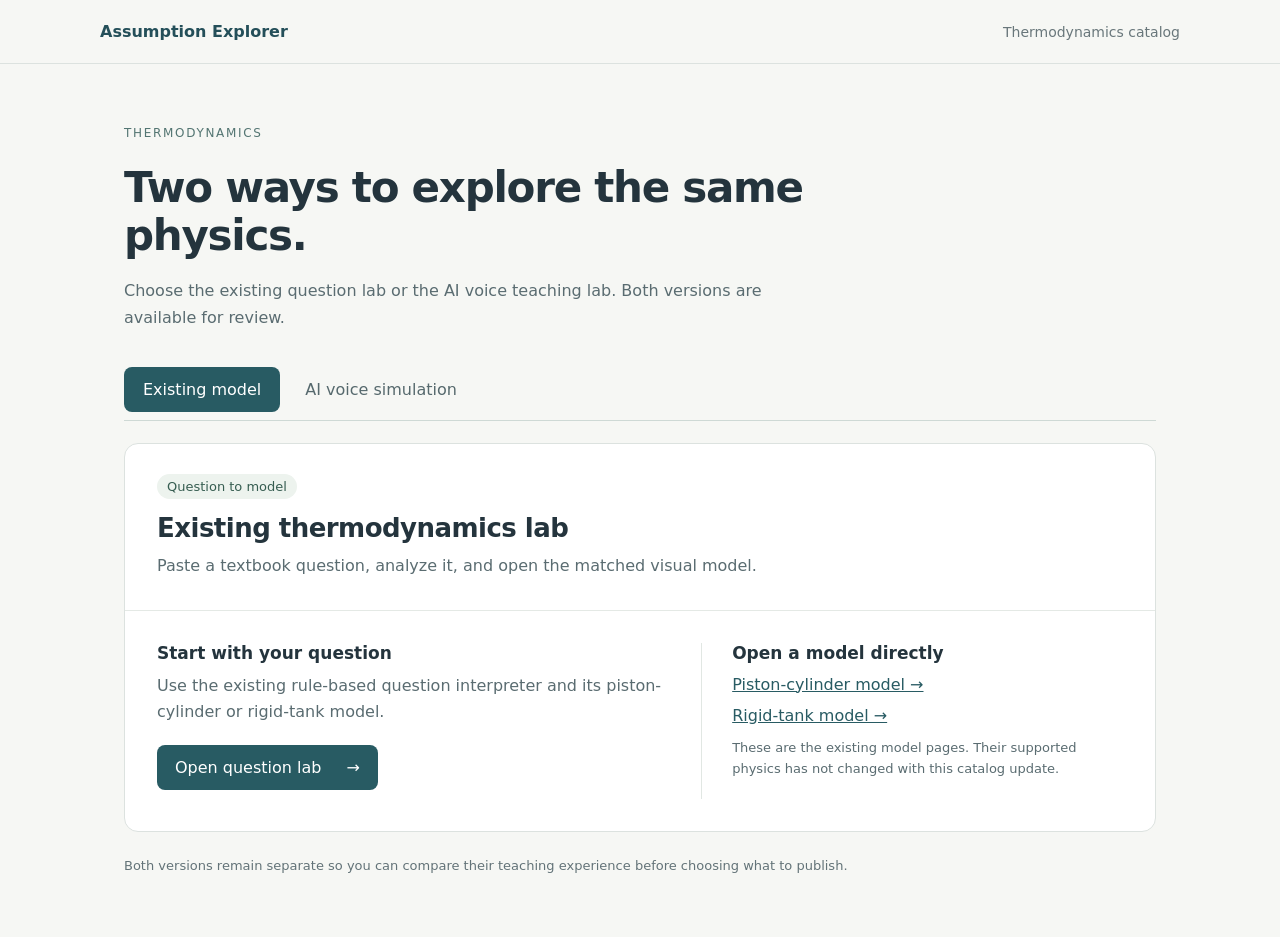
==== commit b4f67db1: "Simplify assumption explorer implementation" ====
--- a/index.html
+++ b/index.html
@@ -1,437 +1,28 @@
-<!DOCTYPE html>
+<!doctype html>
 <html lang="en">
-<head>
-    <meta charset="UTF-8">
-    <meta name="viewport" content="width=device-width, initial-scale=1.0">
-    <title>Assumption Explorer - Friction on a Ramp</title>
-    <link rel="stylesheet" href="styles.css">
-</head>
+<head><meta charset="utf-8"><meta name="viewport" content="width=device-width,initial-scale=1"><title>Thermodynamics | Assumption Explorer</title><link rel="stylesheet" href="styles.css"></head>
 <body>
-    <div class="container">
-        <section id="catalogScreen" class="screen active">
-            <div class="catalog-header">
-                <h2>Browse Models</h2>
-            </div>
-            <div id="catalogGridMain" class="catalog-grid"></div>
-        </section>
-
-        <section id="modelScreen" class="screen hidden">
-            <div class="catalog-header model-header">
-                <button id="backToCatalogBtn" class="secondary-btn">← Catalog</button>
-                <button id="backToSubjectsBtn" class="secondary-btn hidden">← Subjects</button>
-                <div>
-                    <div class="model-kicker">Selected model</div>
-                    <h2 id="modelTitle">Model</h2>
-                </div>
-            </div>
-
-            <div id="modelDetailBody"></div>
-
-            <div id="rampModelSection" class="model-section hidden">
-                <div class="main-content">
-                    <div class="canvas-section">
-                        <h3>📚 TEXTBOOK MODEL</h3>
-                        <p class="canvas-description">All assumptions active (frictionless, point mass)</p>
-                        <div class="canvas-wrapper">
-                            <canvas id="idealCanvas" width="400" height="400"></canvas>
-                            <div class="readings">
-                                <div class="reading-item">
-                                    <span class="reading-label">Acceleration:</span>
-                                    <span id="idealAccel" class="reading-value">0.00 m/s²</span>
-                                </div>
-                                <div class="reading-item">
-                                    <span class="reading-label">Velocity:</span>
-                                    <span id="idealVel" class="reading-value">0.00 m/s</span>
-                                </div>
-                                <div class="reading-item">
-                                    <span class="reading-label">Time:</span>
-                                    <span id="idealTime" class="reading-value">0.00 s</span>
-                                </div>
-                            </div>
-                        </div>
-                    </div>
-
-                    <div class="canvas-section">
-                        <h3>🌍 REAL WORLD</h3>
-                        <p class="canvas-description">Toggle assumptions to see their effects →</p>
-                        <div class="canvas-wrapper">
-                            <canvas id="realCanvas" width="400" height="400"></canvas>
-                            <div class="readings">
-                                <div class="reading-item">
-                                    <span class="reading-label">Acceleration:</span>
-                                    <span id="realAccel" class="reading-value">0.00 m/s²</span>
-                                </div>
-                                <div class="reading-item">
-                                    <span class="reading-label">Velocity:</span>
-                                    <span id="realVel" class="reading-value">0.00 m/s</span>
-                                </div>
-                                <div class="reading-item">
-                                    <span class="reading-label">Time:</span>
-                                    <span id="realTime" class="reading-value">0.00 s</span>
-                                </div>
-                            </div>
-                        </div>
-                    </div>
-
-                    <div class="sidebar">
-                        <div class="panel">
-                            <h3>Toggle Assumptions</h3>
-                            <p class="panel-description">Uncheck to see real-world effects →</p>
-                            <div class="assumption-item">
-                                <label class="assumption-checkbox">
-                                    <input type="checkbox" id="assumptionFrictionless" checked>
-                                    <div class="assumption-label">
-                                        <strong>Frictionless surface (μ = 0)</strong>
-                                        <small>Ignores energy loss from surface interaction</small>
-                                    </div>
-                                </label>
-                            </div>
-                            <div class="assumption-item">
-                                <label class="assumption-checkbox">
-                                    <input type="checkbox" id="assumptionPointMass" checked>
-                                    <div class="assumption-label">
-                                        <strong>Point mass (no rotation)</strong>
-                                        <small>Block slides without rolling; all energy goes to translation</small>
-                                    </div>
-                                </label>
-                            </div>
-                            <div class="assumption-item">
-                                <label class="assumption-checkbox">
-                                    <input type="checkbox" id="assumptionNoAir" checked>
-                                    <div class="assumption-label">
-                                        <strong>No air resistance</strong>
-                                        <small>Ignores drag force from air</small>
-                                    </div>
-                                </label>
-                            </div>
-                        </div>
-
-                        <div class="panel">
-                            <h3>System Parameters</h3>
-                            <div class="parameter-item">
-                                <div class="parameter-label"><span>Ramp Angle</span><span class="parameter-value"><span id="angleValue">30</span>°</span></div>
-                                <input type="range" id="angleSlider" min="10" max="60" value="30" step="5">
-                            </div>
-                            <div class="parameter-item">
-                                <div class="parameter-label"><span>Block Mass</span><span class="parameter-value"><span id="massValue">5.0</span> kg</span></div>
-                                <input type="range" id="massSlider" min="1" max="10" value="5" step="0.5">
-                            </div>
-                            <div class="parameter-item">
-                                <div class="parameter-label"><span>Static Friction (μs)</span><span class="parameter-value"><span id="staticFrictionValue">0.40</span></span></div>
-                                <input type="range" id="staticFrictionSlider" min="0.10" max="1.00" value="0.40" step="0.05">
-                            </div>
-                            <div class="parameter-item">
-                                <div class="parameter-label"><span>Kinetic Friction (μk)</span><span class="parameter-value"><span id="frictionValue">0.30</span></span></div>
-                                <input type="range" id="frictionSlider" min="0.05" max="0.80" value="0.30" step="0.05">
-                            </div>
-                            <div class="control-buttons">
-                                <button id="playPauseBtn" class="control-btn">⏸️ Pause</button>
-                                <button id="resetBtn" class="control-btn">🔄 Reset</button>
-                            </div>
-                        </div>
-
-                        <div class="panel">
-                            <h3>Acceleration Comparison</h3>
-                            <div class="result-row"><span class="result-label">Textbook:</span><span id="idealResult" class="result-value">4.90 m/s²</span></div>
-                            <div class="result-row"><span class="result-label">Real World:</span><span id="realResult" class="result-value">3.20 m/s²</span></div>
-                            <div class="result-row"><span class="result-label">Difference:</span><span id="differenceResult" class="result-value difference">-34.7%</span></div>
-                            <div class="equation-display"><p id="equationUsed"><strong>Textbook:</strong> a = g·sin(θ)<br><strong>Real World:</strong> includes friction & rotation</p></div>
-                        </div>
-
-                        <div class="panel">
-                            <h3>💡 What You're Seeing</h3>
-                            <div id="explanationText" class="explanation-content">
-                                <p>The <strong>textbook model</strong> (left) uses simplified assumptions for clean equations. The <strong>real world</strong> (right) shows what actually happens.</p>
-                                <p><strong>Toggle assumptions</strong> to see how each one affects the motion!</p>
-                            </div>
-                        </div>
-                    </div>
-                </div>
-
-                <div class="graph-section">
-                    <h3>Velocity Over Time</h3>
-                    <canvas id="graphCanvas" width="900" height="200"></canvas>
-                </div>
-            </div>
-
-            <div id="pendulumModelSection" class="model-section hidden">
-                <div class="graph-section">
-                    <h3>Simple Pendulum — Textbook vs Real</h3>
-                    <div style="display:flex;gap:16px;align-items:flex-start;flex-wrap:wrap;">
-                        <div class="canvas-wrapper" style="flex:1;min-width:320px;max-width:480px;">
-                            <h4 style="margin:0 0 8px 0;font-size:14px;font-weight:700">Textbook (Small-angle)</h4>
-                            <canvas id="pendulumIdealCanvas" width="400" height="300"></canvas>
-                            <div class="readings" style="margin-top:12px;">
-                                <div class="reading-item"><span class="reading-label">Period:</span><span id="pendulumIdealPeriod" class="reading-value">0.00 s</span></div>
-                                <div class="reading-item"><span class="reading-label">Angle:</span><span id="pendulumIdealAngle" class="reading-value">0.00°</span></div>
-                            </div>
-                        </div>
-                        <div class="canvas-wrapper" style="flex:1;min-width:320px;max-width:480px;">
-                            <h4 style="margin:0 0 8px 0;font-size:14px;font-weight:700">Real World (Nonlinear + Damping)</h4>
-                            <canvas id="pendulumRealCanvas" width="400" height="300"></canvas>
-                            <div class="readings" style="margin-top:12px;">
-                                <div class="reading-item"><span class="reading-label">Period (approx):</span><span id="pendulumRealPeriod" class="reading-value">0.00 s</span></div>
-                                <div class="reading-item"><span class="reading-label">Angle:</span><span id="pendulumRealAngle" class="reading-value">0.00°</span></div>
-                            </div>
-                        </div>
-                        <div style="flex-basis:100%;"></div>
-                        <div style="width:100%;margin-top:12px;">
-                            <canvas id="pendulumGraphCanvas" width="900" height="120" style="width:100%;height:120px;border-radius:8px;background:#f5f5f7;border:1px solid rgba(0,0,0,0.06);"></canvas>
-                        </div>
-                    </div>
-                </div>
-            </div>
-
-            <div id="massSpringModelSection" class="model-section hidden">
-                <div class="graph-section">
-                    <h3>Mass–Spring–Damper — Textbook vs Real</h3>
-                    <div style="display:flex;gap:16px;align-items:flex-start;flex-wrap:wrap;">
-                        <div class="canvas-wrapper" style="flex:1;min-width:320px;max-width:480px;">
-                            <h4 style="margin:0 0 8px 0;font-size:14px;font-weight:700">Textbook (Ideal SHM)</h4>
-                            <canvas id="massSpringIdealCanvas" width="400" height="260"></canvas>
-                            <div class="readings" style="margin-top:12px;">
-                                <div class="reading-item"><span class="reading-label">Position:</span><span id="massSpringIdealPosition" class="reading-value">0.00 m</span></div>
-                                <div class="reading-item"><span class="reading-label">Velocity:</span><span id="massSpringIdealVelocity" class="reading-value">0.00 m/s</span></div>
-                            </div>
-                        </div>
-                        <div class="canvas-wrapper" style="flex:1;min-width:320px;max-width:480px;">
-                            <h4 style="margin:0 0 8px 0;font-size:14px;font-weight:700">Real World (Damped Oscillation)</h4>
-                            <canvas id="massSpringRealCanvas" width="400" height="260"></canvas>
-                            <div class="readings" style="margin-top:12px;">
-                                <div class="reading-item"><span class="reading-label">Position:</span><span id="massSpringRealPosition" class="reading-value">0.00 m</span></div>
-                                <div class="reading-item"><span class="reading-label">Velocity:</span><span id="massSpringRealVelocity" class="reading-value">0.00 m/s</span></div>
-                            </div>
-                        </div>
-
-                        <div class="panel" style="width:100%;margin-top:12px;">
-                            <h3>Spring Parameters</h3>
-                            <div class="parameter-item">
-                                <div class="parameter-label"><span>Mass</span><span class="parameter-value"><span id="massSpringMassValue">1.5</span> kg</span></div>
-                                <input type="range" id="massSpringMassSlider" min="0.5" max="5.0" value="1.5" step="0.5">
-                            </div>
-                            <div class="parameter-item">
-                                <div class="parameter-label"><span>Spring Constant</span><span class="parameter-value"><span id="springConstValue">18</span> N/m</span></div>
-                                <input type="range" id="springConstSlider" min="5" max="40" value="18" step="1">
-                            </div>
-                            <div class="parameter-item">
-                                <div class="parameter-label"><span>Damping</span><span class="parameter-value"><span id="dampingValue">0.6</span></span></div>
-                                <input type="range" id="dampingSlider" min="0" max="2.0" value="0.6" step="0.1">
-                            </div>
-                        </div>
-                    </div>
-                </div>
-            </div>
-
-            <div id="freeFallModelSection" class="model-section hidden">
-                <div class="graph-section">
-                    <h3>Free-Fall with Drag — Textbook vs Real</h3>
-                    <div style="display:flex;gap:16px;align-items:flex-start;flex-wrap:wrap;">
-                        <div class="canvas-wrapper" style="flex:1;min-width:320px;max-width:480px;">
-                            <h4 style="margin:0 0 8px 0;font-size:14px;font-weight:700">Textbook (No Air Drag)</h4>
-                            <canvas id="freeFallIdealCanvas" width="400" height="260"></canvas>
-                            <div class="readings" style="margin-top:12px;">
-                                <div class="reading-item"><span class="reading-label">Velocity:</span><span id="freeFallIdealVelocity" class="reading-value">0.00 m/s</span></div>
-                                <div class="reading-item"><span class="reading-label">Time:</span><span id="freeFallIdealTime" class="reading-value">0.00 s</span></div>
-                            </div>
-                        </div>
-                        <div class="canvas-wrapper" style="flex:1;min-width:320px;max-width:480px;">
-                            <h4 style="margin:0 0 8px 0;font-size:14px;font-weight:700">Real World (Quadratic Drag)</h4>
-                            <canvas id="freeFallRealCanvas" width="400" height="260"></canvas>
-                            <div class="readings" style="margin-top:12px;">
-                                <div class="reading-item"><span class="reading-label">Velocity:</span><span id="freeFallRealVelocity" class="reading-value">0.00 m/s</span></div>
-                                <div class="reading-item"><span class="reading-label">Time:</span><span id="freeFallRealTime" class="reading-value">0.00 s</span></div>
-                            </div>
-                        </div>
-
-                        <div class="panel" style="width:100%;margin-top:12px;">
-                            <h3>Free-Fall Parameters</h3>
-                            <div class="parameter-item">
-                                <div class="parameter-label"><span>Mass</span><span class="parameter-value"><span id="freeFallMassValue">2.0</span> kg</span></div>
-                                <input type="range" id="freeFallMassSlider" min="0.5" max="8.0" value="2.0" step="0.5">
-                            </div>
-                            <div class="parameter-item">
-                                <div class="parameter-label"><span>Drag Coefficient</span><span class="parameter-value"><span id="dragCoeffValue">0.12</span></span></div>
-                                <input type="range" id="dragCoeffSlider" min="0.00" max="0.40" value="0.12" step="0.02">
-                            </div>
-                        </div>
-                    </div>
-                </div>
-            </div>
-
-            <div id="projectileModelSection" class="model-section hidden">
-                <div class="graph-section">
-                    <h3>Projectile Motion with Drag — Textbook vs Real</h3>
-                    <div style="display:flex;gap:16px;align-items:flex-start;flex-wrap:wrap;">
-                        <div class="canvas-wrapper" style="flex:1;min-width:320px;max-width:480px;">
-                            <h4 style="margin:0 0 8px 0;font-size:14px;font-weight:700">Textbook (No Drag)</h4>
-                            <canvas id="projectileIdealCanvas" width="400" height="260"></canvas>
-                            <div class="readings" style="margin-top:12px;">
-                                <div class="reading-item"><span class="reading-label">Range:</span><span id="projectileIdealRange" class="reading-value">0.0 m</span></div>
-                                <div class="reading-item"><span class="reading-label">Height:</span><span id="projectileIdealHeight" class="reading-value">0.0 m</span></div>
-                            </div>
-                        </div>
-                        <div class="canvas-wrapper" style="flex:1;min-width:320px;max-width:480px;">
-                            <h4 style="margin:0 0 8px 0;font-size:14px;font-weight:700">Real World (Drag)</h4>
-                            <canvas id="projectileRealCanvas" width="400" height="260"></canvas>
-                            <div class="readings" style="margin-top:12px;">
-                                <div class="reading-item"><span class="reading-label">Range:</span><span id="projectileRealRange" class="reading-value">0.0 m</span></div>
-                                <div class="reading-item"><span class="reading-label">Height:</span><span id="projectileRealHeight" class="reading-value">0.0 m</span></div>
-                            </div>
-                        </div>
-
-                        <div class="panel" style="width:100%;margin-top:12px;">
-                            <h3>Projectile Parameters</h3>
-                            <div class="parameter-item">
-                                <div class="parameter-label"><span>Speed</span><span class="parameter-value"><span id="projectileSpeedValue">26</span> m/s</span></div>
-                                <input type="range" id="projectileSpeedSlider" min="10" max="60" value="26" step="2">
-                            </div>
-                            <div class="parameter-item">
-                                <div class="parameter-label"><span>Launch Angle</span><span class="parameter-value"><span id="projectileAngleValue">52</span>°</span></div>
-                                <input type="range" id="projectileAngleSlider" min="15" max="75" value="52" step="1">
-                            </div>
-                            <div class="parameter-item">
-                                <div class="parameter-label"><span>Drag</span><span class="parameter-value"><span id="projectileDragValue">0.04</span></span></div>
-                                <input type="range" id="projectileDragSlider" min="0.00" max="0.20" value="0.04" step="0.01">
-                            </div>
-                        </div>
-                    </div>
-                </div>
-            </div>
-
-            <div id="thermoModelSection" class="model-section hidden">
-                <div class="graph-section">
-                    <h3>Ideal Gas Expansion — Textbook vs Real</h3>
-                    <div style="display:flex;gap:16px;align-items:flex-start;flex-wrap:wrap;">
-                        <div class="canvas-wrapper" style="flex:1;min-width:320px;max-width:480px;">
-                            <h4 style="margin:0 0 8px 0;font-size:14px;font-weight:700">Textbook (Ideal Gas)</h4>
-                            <canvas id="thermoIdealCanvas" width="400" height="300"></canvas>
-                            <div class="readings" style="margin-top:12px;">
-                                <div class="reading-item"><span class="reading-label">Pressure:</span><span id="thermoIdealPressure" class="reading-value">0.00 kPa</span></div>
-                                <div class="reading-item"><span class="reading-label">Volume:</span><span id="thermoIdealVolume" class="reading-value">0.00 L</span></div>
-                            </div>
-                        </div>
-                        <div class="canvas-wrapper" style="flex:1;min-width:320px;max-width:480px;">
-                            <h4 style="margin:0 0 8px 0;font-size:14px;font-weight:700">Real Gas (Van der Waals)</h4>
-                            <canvas id="thermoRealCanvas" width="400" height="300"></canvas>
-                            <div class="readings" style="margin-top:12px;">
-                                <div class="reading-item"><span class="reading-label">Pressure:</span><span id="thermoRealPressure" class="reading-value">0.00 kPa</span></div>
-                                <div class="reading-item"><span class="reading-label">Volume:</span><span id="thermoRealVolume" class="reading-value">0.00 L</span></div>
-                            </div>
-                        </div>
-
-                        <div class="panel" style="width:100%;margin-top:12px;">
-                            <h3>Thermodynamics Parameters</h3>
-                            <div class="parameter-item">
-                                <div class="parameter-label"><span>Temperature</span><span class="parameter-value"><span id="thermoTempValue">300</span> K</span></div>
-                                <input type="range" id="thermoTempSlider" min="250" max="500" value="300" step="10">
-                            </div>
-                            <div class="parameter-item">
-                                <div class="parameter-label"><span>Volume</span><span class="parameter-value"><span id="thermoVolumeValue">1.0</span> L</span></div>
-                                <input type="range" id="thermoVolumeSlider" min="0.5" max="3.0" value="1.0" step="0.1">
-                            </div>
-                            <div class="parameter-item">
-                                <div class="parameter-label"><span>Heat Leak</span><span class="parameter-value"><span id="thermoHeatValue">0.20</span></span></div>
-                                <input type="range" id="thermoHeatSlider" min="0" max="0.8" value="0.2" step="0.05">
-                            </div>
-                        </div>
-
-                        <div style="flex-basis:100%;"></div>
-                        <div style="width:100%;margin-top:12px;">
-                            <canvas id="thermoGraphCanvas" width="900" height="120" style="width:100%;height:120px;border-radius:8px;background:#f5f5f7;border:1px solid rgba(0,0,0,0.06);"></canvas>
-                        </div>
-                    </div>
-                </div>
-            </div>
-
-            <div id="firstLawModelSection" class="model-section hidden">
-                <div class="graph-section">
-                    <h3>First Law of Thermodynamics — Energy Conservation</h3>
-                    <div style="display:flex;gap:16px;align-items:flex-start;flex-wrap:wrap;">
-                        <div class="canvas-wrapper" style="flex:1;min-width:320px;max-width:480px;">
-                            <h4 style="margin:0 0 8px 0;font-size:14px;font-weight:700">Energy Balance</h4>
-                            <canvas id="firstLawCanvas" width="400" height="220"></canvas>
-                            <div class="readings" style="margin-top:12px;">
-                                <div class="reading-item"><span class="reading-label">Heat added (Q):</span><span id="firstLawHeatValue" class="reading-value">120 J</span></div>
-                                <div class="reading-item"><span class="reading-label">Work done (W):</span><span id="firstLawWorkValue" class="reading-value">70 J</span></div>
-                                <div class="reading-item"><span class="reading-label">ΔU:</span><span id="firstLawDeltaUValue" class="reading-value">50 J</span></div>
-                            </div>
-                        </div>
-                        <div class="panel" style="flex:1;min-width:260px;">
-                            <h3>Controls</h3>
-                            <div class="parameter-item">
-                                <div class="parameter-label"><span>Heat added</span><span class="parameter-value"><span id="firstLawHeatDisplay">120</span> J</span></div>
-                                <input type="range" id="firstLawHeatSlider" min="0" max="200" value="120" step="5">
-                            </div>
-                            <div class="parameter-item">
-                                <div class="parameter-label"><span>Work output</span><span class="parameter-value"><span id="firstLawWorkDisplay">70</span> J</span></div>
-                                <input type="range" id="firstLawWorkSlider" min="0" max="200" value="70" step="5">
-                            </div>
-                            <p><strong>Equation:</strong> ΔU = Q − W</p>
-                            <p>When heat exceeds work, the internal energy of the system rises.</p>
-                        </div>
-                    </div>
-                </div>
-            </div>
-
-            <div id="secondLawModelSection" class="model-section hidden">
-                <div class="graph-section">
-                    <h3>Second Law of Thermodynamics — Entropy and Heat Flow</h3>
-                    <div style="display:flex;gap:16px;align-items:flex-start;flex-wrap:wrap;">
-                        <div class="canvas-wrapper" style="flex:1;min-width:320px;max-width:480px;">
-                            <h4 style="margin:0 0 8px 0;font-size:14px;font-weight:700">Hot ↔ Cold Reservoirs</h4>
-                            <canvas id="secondLawCanvas" width="400" height="220"></canvas>
-                            <div class="readings" style="margin-top:12px;">
-                                <div class="reading-item"><span class="reading-label">Hot reservoir:</span><span id="secondLawHotTempValue" class="reading-value">600 K</span></div>
-                                <div class="reading-item"><span class="reading-label">Cold reservoir:</span><span id="secondLawColdTempValue" class="reading-value">300 K</span></div>
-                                <div class="reading-item"><span class="reading-label">Efficiency:</span><span id="secondLawEfficiencyValue" class="reading-value">50.0%</span></div>
-                            </div>
-                        </div>
-                        <div class="panel" style="flex:1;min-width:260px;">
-                            <h3>Controls</h3>
-                            <div class="parameter-item">
-                                <div class="parameter-label"><span>Hot reservoir</span><span class="parameter-value"><span id="secondLawHotDisplay">600</span> K</span></div>
-                                <input type="range" id="secondLawHotSlider" min="300" max="900" value="600" step="25">
-                            </div>
-                            <div class="parameter-item">
-                                <div class="parameter-label"><span>Cold reservoir</span><span class="parameter-value"><span id="secondLawColdDisplay">300</span> K</span></div>
-                                <input type="range" id="secondLawColdSlider" min="200" max="600" value="300" step="25">
-                            </div>
-                            <p><strong>Key idea:</strong> heat naturally flows from hot to cold and causes entropy to increase.</p>
-                            <p><strong>Max ideal efficiency:</strong> η = 1 − T_c / T_h</p>
-                        </div>
-                    </div>
-                </div>
-            </div>
-
-            <div id="thirdLawModelSection" class="model-section hidden">
-                <div class="graph-section">
-                    <h3>Third Law of Thermodynamics — Entropy at Low Temperature</h3>
-                    <div style="display:flex;gap:16px;align-items:flex-start;flex-wrap:wrap;">
-                        <div class="canvas-wrapper" style="flex:1;min-width:320px;max-width:480px;">
-                            <h4 style="margin:0 0 8px 0;font-size:14px;font-weight:700">Entropy vs Temperature</h4>
-                            <canvas id="thirdLawCanvas" width="400" height="220"></canvas>
-                            <div class="readings" style="margin-top:12px;">
-                                <div class="reading-item"><span class="reading-label">Temperature:</span><span id="thirdLawTempValue" class="reading-value">20 K</span></div>
-                                <div class="reading-item"><span class="reading-label">Entropy:</span><span id="thirdLawEntropyValue" class="reading-value">0.10</span></div>
-                                <div class="reading-item"><span class="reading-label">State:</span><span id="thirdLawStateValue" class="reading-value">Near 0 K</span></div>
-                            </div>
-                        </div>
-                        <div class="panel" style="flex:1;min-width:260px;">
-                            <h3>Controls</h3>
-                            <div class="parameter-item">
-                                <div class="parameter-label"><span>Temperature</span><span class="parameter-value"><span id="thirdLawTempDisplay">20</span> K</span></div>
-                                <input type="range" id="thirdLawTempSlider" min="0" max="200" value="20" step="5">
-                            </div>
-                            <p><strong>Concept:</strong> as T → 0, the entropy of a perfectly ordered system approaches a minimum.</p>
-                            <p>It is not possible to reach exactly 0 K in a finite number of steps.</p>
-                        </div>
-                    </div>
-                </div>
-            </div>
-        </section>
-    </div>
-
-    <script src="mechanics-labs.js"></script>
-    <script src="main.js"></script>
-</body>
-</html>
+<header><a class="brand" href="index.html">Assumption Explorer</a><span>Thermodynamics catalog</span></header>
+<main>
+  <p class="eyebrow">THERMODYNAMICS</p>
+  <h1>Two ways to explore the same physics.</h1>
+  <p class="intro">Choose the existing question lab or the AI voice teaching lab. Both versions are available for review.</p>
+  <div class="tabs" role="tablist" aria-label="Thermodynamics labs">
+    <button role="tab" id="existing-tab" aria-controls="existing-panel" aria-selected="true" tabindex="0">Existing model</button>
+    <button role="tab" id="voice-tab" aria-controls="voice-panel" aria-selected="false" tabindex="-1">AI voice simulation</button>
+  </div>
+  <section id="existing-panel" role="tabpanel" aria-labelledby="existing-tab" tabindex="0">
+    <div class="panel-head"><span class="badge">Question to model</span><h2>Existing thermodynamics lab</h2>
+    <p>Paste a textbook question, analyze it, and open the matched visual model.</p></div>
+    <div class="content"><div><h3>Start with your question</h3><p>Use the existing rule-based question interpreter and its piston-cylinder or rigid-tank model.</p>
+    <a class="primary" href="question-visualizer.html">Open question lab <span aria-hidden="true">→</span></a></div>
+    <div class="secondary"><h3>Open a model directly</h3><a href="cylinder-3d.html">Piston-cylinder model →</a><a href="rigid-tank.html">Rigid-tank model →</a><p class="small">These are the existing model pages. Their supported physics has not changed with this catalog update.</p></div></div>
+  </section>
+  <section id="voice-panel" role="tabpanel" aria-labelledby="voice-tab" tabindex="0" hidden>
+    <div class="panel-head"><span class="badge">Speak or type</span><h2>AI voice teaching lab</h2><p>Describe an example and change it conversationally while you teach.</p></div>
+    <div class="content"><div><h3>Control the demonstration</h3><p>Speak, review your transcript, and apply a command. Change conditions, switch supported processes, play, pause, or undo.</p><a class="primary" href="teaching.html">Open AI voice simulation <span aria-hidden="true">→</span></a></div>
+    <div class="secondary"><h3>Before using AI</h3><p id="serverStatus" role="status">Checking the teaching connection…</p><p class="small">Direct value editing and playback work without an API key. AI interpretation needs the teaching server.</p><details><summary>Start the local AI server</summary><p>From the project directory, run:</p><code>node teaching-launcher.js --ai --port=8002</code><p>Enter your key at the hidden prompt, then open <a href="http://127.0.0.1:8002/index.html#voice">this catalog on port 8002</a>. Keep the terminal open.</p></details></div></div>
+  </section>
+  <footer>Both versions remain separate so you can compare their teaching experience before choosing what to publish.</footer>
+</main><script src="main.js"></script>
+</body></html>
--- a/styles.css
+++ b/styles.css
@@ -1,673 +1 @@
-/* Apple-inspired Professional Design */
-
-* {
-    margin: 0;
-    padding: 0;
-    box-sizing: border-box;
-}
-
-body {
-    font-family: -apple-system, BlinkMacSystemFont, 'SF Pro Display', 'SF Pro Text', 'Helvetica Neue', 'Segoe UI', sans-serif;
-    background: #f5f5f7;
-    color: #1d1d1f;
-    line-height: 1.47059;
-    font-size: 17px;
-    font-weight: 400;
-    letter-spacing: -0.022em;
-    padding: 40px 20px;
-    min-height: 100vh;
-    -webkit-font-smoothing: antialiased;
-    -moz-osx-font-smoothing: grayscale;
-}
-
-.hidden {
-    display: none !important;
-}
-
-.lab-grid {
-    display: grid;
-    grid-template-columns: minmax(280px, 1.4fr) minmax(240px, 1fr) minmax(240px, 1fr);
-    gap: 18px;
-    align-items: start;
-}
-
-.lab-canvas { width: 100%; height: 260px; display: block; border-radius: 10px; }
-.lab-primary { margin-top: 12px; color: #0071e3; font-size: 24px; font-weight: 700; text-align: center; }
-.lab-intro { margin: 0 0 18px; padding: 12px 16px; background: #eef6ff; border-left: 4px solid #0071e3; border-radius: 8px; }
-.lab-select { width: 100%; border: 1px solid #d2d2d7; border-radius: 8px; padding: 9px; background: white; font: inherit; }
-
-@media (max-width: 980px) { .lab-grid { grid-template-columns: 1fr; } }
-
-.screen {
-    display: none;
-}
-
-.screen.active {
-    display: block;
-}
-
-.container {
-    max-width: 1400px;
-    margin: 0 auto;
-    background: #ffffff;
-    border-radius: 18px;
-    box-shadow: 0 4px 16px rgba(0, 0, 0, 0.08), 0 0 1px rgba(0, 0, 0, 0.04);
-    overflow: hidden;
-}
-
-/* Header */
-header {
-    background: #ffffff;
-    color: #1d1d1f;
-    padding: 48px 32px 32px;
-    text-align: center;
-    border-bottom: 1px solid rgba(0, 0, 0, 0.06);
-}
-
-header h1 {
-    font-size: 48px;
-    font-weight: 700;
-    letter-spacing: -0.015em;
-    margin-bottom: 8px;
-}
-
-header p {
-    font-size: 21px;
-    font-weight: 400;
-    color: #6e6e73;
-    letter-spacing: -0.016em;
-}
-
-/* Main Content */
-.main-content {
-    display: grid;
-    grid-template-columns: 1fr 1fr 380px;
-    gap: 1px;
-    background: rgba(0, 0, 0, 0.06);
-}
-
-/* Canvas Section */
-.canvas-section {
-    padding: 32px;
-    background: #ffffff;
-}
-
-.canvas-section h3 {
-    font-size: 15px;
-    font-weight: 700;
-    margin-bottom: 8px;
-    color: #1d1d1f;
-    letter-spacing: 0.5px;
-    text-transform: uppercase;
-}
-
-.canvas-description {
-    font-size: 13px;
-    color: #6e6e73;
-    margin-bottom: 16px;
-    line-height: 1.4;
-}
-
-.canvas-wrapper {
-    background: #f5f5f7;
-    border-radius: 12px;
-    padding: 16px;
-    margin-bottom: 16px;
-    transition: all 0.2s ease;
-    border: 1px solid rgba(0, 0, 0, 0.04);
-}
-
-.canvas-wrapper canvas {
-    display: block;
-    width: 400px;
-    height: 400px;
-    max-width: 100%;
-    background: #ffffff;
-    border-radius: 8px;
-}
-
-.readings {
-    display: grid;
-    grid-template-columns: repeat(2, 1fr);
-    gap: 12px;
-    margin-top: 16px;
-}
-
-.reading-item {
-    background: #f5f5f7;
-    padding: 12px 16px;
-    border-radius: 10px;
-    border: 1px solid rgba(0, 0, 0, 0.04);
-}
-
-.reading-label {
-    font-size: 13px;
-    color: #6e6e73;
-    font-weight: 500;
-    margin-bottom: 4px;
-    letter-spacing: -0.01em;
-}
-
-.reading-value {
-    font-size: 24px;
-    font-weight: 600;
-    color: #1d1d1f;
-    font-variant-numeric: tabular-nums;
-    letter-spacing: -0.02em;
-}
-
-/* Sidebar */
-.sidebar {
-    background: #fbfbfd;
-    padding: 32px 24px;
-    overflow-y: auto;
-    max-height: 100vh;
-}
-
-.panel {
-    margin-bottom: 32px;
-}
-
-.panel h3 {
-    font-size: 13px;
-    font-weight: 600;
-    margin-bottom: 12px;
-    color: #6e6e73;
-    letter-spacing: 0.5px;
-    text-transform: uppercase;
-}
-
-.panel-description {
-    font-size: 13px;
-    color: #6e6e73;
-    margin-bottom: 16px;
-    line-height: 1.4;
-}
-
-/* Assumptions */
-.assumption-item {
-    margin-bottom: 16px;
-}
-
-.assumption-checkbox {
-    display: flex;
-    align-items: flex-start;
-    cursor: pointer;
-    padding: 12px;
-    background: #ffffff;
-    border-radius: 10px;
-    border: 1px solid rgba(0, 0, 0, 0.06);
-    transition: all 0.2s ease;
-}
-
-.assumption-checkbox:hover {
-    background: #f5f5f7;
-    border-color: rgba(0, 0, 0, 0.12);
-}
-
-.assumption-checkbox input[type="checkbox"] {
-    width: 20px;
-    height: 20px;
-    margin-right: 12px;
-    cursor: pointer;
-    flex-shrink: 0;
-    accent-color: #0071e3;
-}
-
-.assumption-label {
-    flex: 1;
-}
-
-.assumption-label strong {
-    display: block;
-    font-size: 15px;
-    font-weight: 600;
-    color: #1d1d1f;
-    margin-bottom: 4px;
-    letter-spacing: -0.01em;
-}
-
-.assumption-label small {
-    display: block;
-    font-size: 13px;
-    color: #6e6e73;
-    line-height: 1.4;
-}
-
-/* Parameters */
-.parameter-item {
-    margin-bottom: 20px;
-}
-
-.parameter-label {
-    display: flex;
-    justify-content: space-between;
-    align-items: center;
-    margin-bottom: 8px;
-}
-
-.parameter-label span {
-    font-size: 15px;
-    font-weight: 500;
-    color: #1d1d1f;
-}
-
-.parameter-label .parameter-value {
-    font-size: 15px;
-    font-weight: 600;
-    color: #0071e3;
-    font-variant-numeric: tabular-nums;
-}
-
-input[type="range"] {
-    width: 100%;
-    height: 6px;
-    background: #d2d2d7;
-    border-radius: 3px;
-    outline: none;
-    -webkit-appearance: none;
-    appearance: none;
-}
-
-input[type="range"]::-webkit-slider-thumb {
-    -webkit-appearance: none;
-    appearance: none;
-    width: 20px;
-    height: 20px;
-    background: #ffffff;
-    border: 2px solid #0071e3;
-    border-radius: 50%;
-    cursor: pointer;
-    box-shadow: 0 2px 8px rgba(0, 0, 0, 0.15);
-    transition: all 0.2s ease;
-}
-
-input[type="range"]::-webkit-slider-thumb:hover {
-    transform: scale(1.15);
-    box-shadow: 0 2px 12px rgba(0, 113, 227, 0.3);
-}
-
-input[type="range"]::-moz-range-thumb {
-    width: 20px;
-    height: 20px;
-    background: #ffffff;
-    border: 2px solid #0071e3;
-    border-radius: 50%;
-    cursor: pointer;
-    box-shadow: 0 2px 8px rgba(0, 0, 0, 0.15);
-    transition: all 0.2s ease;
-}
-
-input[type="range"]::-moz-range-thumb:hover {
-    transform: scale(1.15);
-    box-shadow: 0 2px 12px rgba(0, 113, 227, 0.3);
-}
-
-/* Controls */
-.control-buttons {
-    display: grid;
-    grid-template-columns: repeat(2, 1fr);
-    gap: 8px;
-    margin-top: 24px;
-}
-
-.control-btn {
-    padding: 12px;
-    font-size: 15px;
-    font-weight: 500;
-    background: #0071e3;
-    color: #ffffff;
-    border: none;
-    border-radius: 10px;
-    cursor: pointer;
-    transition: all 0.2s ease;
-    letter-spacing: -0.01em;
-}
-
-.control-btn:hover {
-    background: #0077ed;
-    box-shadow: 0 2px 8px rgba(0, 113, 227, 0.25);
-}
-
-.control-btn:active {
-    transform: scale(0.98);
-}
-
-.control-btn:nth-child(2) {
-    background: #6e6e73;
-}
-
-.control-btn:nth-child(2):hover {
-    background: #86868b;
-}
-
-.control-btn:nth-child(3) {
-    background: #f5f5f7;
-    color: #1d1d1f;
-    border: 1px solid #d2d2d7;
-}
-
-.control-btn:nth-child(3):hover {
-    background: #e8e8ed;
-}
-
-/* Results Panel */
-.result-row {
-    display: flex;
-    justify-content: space-between;
-    align-items: center;
-    padding: 14px 0;
-    border-bottom: 1px solid rgba(0, 0, 0, 0.06);
-}
-
-.result-row:last-child {
-    border-bottom: none;
-}
-
-.result-label {
-    font-size: 15px;
-    font-weight: 500;
-    color: #6e6e73;
-}
-
-.result-value {
-    font-size: 20px;
-    font-weight: 600;
-    color: #1d1d1f;
-    font-variant-numeric: tabular-nums;
-    letter-spacing: -0.02em;
-}
-
-.result-value.difference {
-    color: #d60000;
-}
-
-.equation-display {
-    margin-top: 16px;
-    padding: 14px;
-    background: #f5f5f7;
-    border-radius: 8px;
-    font-family: 'SF Mono', 'Monaco', 'Courier New', monospace;
-    font-size: 13px;
-    color: #1d1d1f;
-    border: 1px solid rgba(0, 0, 0, 0.06);
-}
-
-/* Explanation */
-.explanation-content {
-    color: #1d1d1f;
-    line-height: 1.6;
-}
-
-.explanation-content p {
-    margin-bottom: 12px;
-    font-size: 15px;
-}
-
-.explanation-content strong {
-    font-weight: 600;
-    color: #1d1d1f;
-}
-
-.explanation-content ul {
-    list-style: none;
-    padding: 0;
-}
-
-.explanation-content li {
-    padding: 12px;
-    margin-bottom: 8px;
-    background: #fff3cd;
-    border-radius: 8px;
-    border-left: 3px solid #ffc107;
-    font-size: 14px;
-}
-
-/* Landing / Catalog Views */
-.landing-header,
-.catalog-header {
-    padding: 32px 32px 20px;
-}
-
-.landing-header {
-    text-align: center;
-    background: linear-gradient(180deg, #ffffff 0%, #f7f7fb 100%);
-}
-
-.landing-badge {
-    display: inline-block;
-    padding: 8px 12px;
-    border-radius: 999px;
-    font-size: 12px;
-    letter-spacing: 0.12em;
-    text-transform: uppercase;
-    background: rgba(0, 113, 227, 0.08);
-    color: #0071e3;
-    font-weight: 700;
-}
-
-.landing-header h1 {
-    font-size: 48px;
-    margin-top: 18px;
-    margin-bottom: 8px;
-}
-
-.landing-header p {
-    font-size: 20px;
-    color: #6e6e73;
-}
-
-.landing-actions {
-    margin-top: 20px;
-}
-
-.landing-grid {
-    display: grid;
-    grid-template-columns: repeat(2, minmax(260px, 1fr));
-    gap: 20px;
-    padding: 0 32px 32px;
-}
-
-.landing-card {
-    background: #f5f5f7;
-    border: 1px solid rgba(0,0,0,0.06);
-    border-radius: 18px;
-    padding: 24px;
-}
-
-.landing-card h3 {
-    font-size: 24px;
-    margin-bottom: 10px;
-}
-
-.landing-card p {
-    color: #6e6e73;
-    margin-bottom: 18px;
-}
-
-.catalog-link,
-.secondary-btn {
-    border: none;
-    border-radius: 10px;
-    cursor: pointer;
-    font-weight: 600;
-    transition: all 0.2s ease;
-}
-
-.catalog-link {
-    background: #0071e3;
-    color: #fff;
-    padding: 10px 14px;
-}
-
-.secondary-btn {
-    background: #f5f5f7;
-    color: #1d1d1f;
-    border: 1px solid rgba(0,0,0,0.08);
-    padding: 8px 12px;
-}
-
-.catalog-header {
-    display: flex;
-    align-items: center;
-    gap: 16px;
-    border-bottom: 1px solid rgba(0,0,0,0.06);
-}
-
-.catalog-header h2 {
-    font-size: 28px;
-}
-
-.model-kicker {
-    font-size: 11px;
-    text-transform: uppercase;
-    letter-spacing: 0.12em;
-    color: #6e6e73;
-    margin-bottom: 4px;
-}
-
-.catalog-grid {
-    display: grid;
-    grid-template-columns: repeat(2, minmax(260px, 1fr));
-    gap: 18px;
-    padding: 24px 32px 32px;
-}
-
-.catalog-card {
-    background: #fbfbfd;
-    border: 1px solid rgba(0,0,0,0.06);
-    border-radius: 14px;
-    padding: 18px;
-    cursor: pointer;
-    transition: transform 0.14s ease, box-shadow 0.14s ease;
-}
-
-.catalog-card:hover {
-    transform: translateY(-2px);
-    box-shadow: 0 8px 18px rgba(0,0,0,0.06);
-}
-
-.catalog-card h4 {
-    margin-bottom: 8px;
-    font-size: 20px;
-}
-
-.catalog-card p {
-    color: #6e6e73;
-    margin: 0;
-}
-
-.catalog-card .catalog-meta {
-    margin-top: 14px;
-    display: flex;
-    justify-content: space-between;
-    align-items: center;
-}
-
-.catalog-card .apply-btn {
-    background: #111827;
-    color: #fff;
-    border: none;
-    border-radius: 8px;
-    padding: 8px 10px;
-    cursor: pointer;
-}
-
-.model-section {
-    display: block;
-}
-
-/* Graph Section */
-.graph-section {
-    padding: 32px;
-    background: #ffffff;
-    border-top: 1px solid rgba(0, 0, 0, 0.06);
-    grid-column: 1 / -1;
-}
-
-.graph-section h3 {
-    font-size: 21px;
-    font-weight: 600;
-    margin-bottom: 16px;
-    color: #1d1d1f;
-    letter-spacing: -0.016em;
-}
-
-#graphCanvas {
-    display: block;
-    background: #f5f5f7;
-    border: 1px solid rgba(0, 0, 0, 0.06);
-    border-radius: 12px;
-    width: 100%;
-    padding: 16px;
-}
-
-/* Footer */
-footer {
-    text-align: center;
-    padding: 32px;
-    background: #fbfbfd;
-    color: #6e6e73;
-    font-size: 15px;
-    border-top: 1px solid rgba(0, 0, 0, 0.06);
-}
-
-footer p {
-    margin: 0;
-}
-
-/* Responsive */
-@media (max-width: 1200px) {
-    .main-content {
-        grid-template-columns: 1fr;
-    }
-    
-    .sidebar {
-        max-height: none;
-    }
-}
-
-@media (max-width: 768px) {
-    body {
-        padding: 20px 10px;
-    }
-    
-    header h1 {
-        font-size: 36px;
-    }
-    
-    header p {
-        font-size: 17px;
-    }
-    
-    .canvas-section {
-        padding: 20px;
-    }
-    
-    .readings {
-        grid-template-columns: 1fr;
-    }
-}
-
-/* Assumptions Catalog */
-.modal.hidden { display: none; }
-.modal { position: fixed; inset: 0; z-index: 1200; display: flex; align-items: center; justify-content: center; }
-.modal-backdrop { position: absolute; inset: 0; background: rgba(0,0,0,0.45); }
-.modal-content { position: relative; background: #ffffff; border-radius: 12px; padding: 24px; width: min(1100px, 96%); max-height: 86vh; overflow: auto; box-shadow: 0 20px 40px rgba(0,0,0,0.3); }
-.modal-close { position: absolute; right: 12px; top: 12px; background: transparent; border: none; font-size: 22px; cursor: pointer; }
-.catalog-grid { display: grid; grid-template-columns: repeat(2, minmax(260px, 1fr)); gap: 16px; margin-top: 12px; }
-.catalog-card { background: #fbfbfd; border-radius: 10px; padding: 14px; border: 1px solid rgba(0,0,0,0.06); cursor: pointer; transition: transform .12s ease, box-shadow .12s ease; }
-.catalog-card:hover { transform: translateY(-4px); box-shadow: 0 8px 20px rgba(0,0,0,0.08); }
-.catalog-card h4 { margin-bottom: 6px; font-size: 15px; }
-.catalog-card p { margin: 0; font-size: 13px; color: #6e6e73; }
-.catalog-meta { margin-top: 10px; display:flex;gap:8px;align-items:center; }
-.apply-btn { margin-left: auto; background:#0071e3;color:#fff;border:none;padding:8px 10px;border-radius:8px;cursor:pointer; }
-.catalog-detail { border-top:1px solid rgba(0,0,0,0.06); padding-top:12px; }
-
-@media (max-width: 1100px) {
-    .catalog-grid { grid-template-columns: repeat(2, 1fr); }
-}
-
-@media (max-width: 640px) {
-    .catalog-grid { grid-template-columns: 1fr; }
-}
+:root{font-family:system-ui,-apple-system,"Segoe UI",sans-serif;color:#24343d;background:#f6f7f4;font-size:16px}*{box-sizing:border-box}body{margin:0}header{padding:22px max(24px,calc((100vw - 1080px)/2));border-bottom:1px solid #dce2df;display:flex;justify-content:space-between;gap:20px;align-items:center}header span{color:#69777b;font-size:14px}.brand{font-weight:650;text-decoration:none;color:#244f59}main{max-width:1080px;margin:60px auto;padding:0 24px}.eyebrow{font-size:12px;letter-spacing:.14em;color:#537572}h1{font-size:clamp(28px,4vw,42px);line-height:1.15;max-width:760px;letter-spacing:-.03em;margin:12px 0 18px}h2{font-size:26px;letter-spacing:-.02em;margin:14px 0 10px}h3{font-size:17px;margin:0 0 10px}p{line-height:1.65;margin:0 0 20px}.intro{max-width:710px;color:#5a6c71}.tabs{display:flex;gap:6px;margin-top:36px;border-bottom:1px solid #ced9d5;padding-bottom:8px}.tabs button{font:inherit;color:#56696d;background:transparent;border:0;border-radius:8px;padding:13px 19px;cursor:pointer}.tabs button[aria-selected=true]{color:white;background:#285b63}button:focus-visible,a:focus-visible,summary:focus-visible,[role=tabpanel]:focus-visible{outline:3px solid #d19b40;outline-offset:4px}[role=tabpanel]{background:#fff;border:1px solid #dce2df;border-radius:14px;margin-top:22px;overflow:hidden}.panel-head{padding:30px 32px;border-bottom:1px solid #e4e9e5}.panel-head p{margin:0;color:#5a6c71}.badge{display:inline-block;padding:5px 10px;border-radius:20px;background:#edf3ee;font-size:13px;color:#365d51}.content{display:grid;grid-template-columns:1.2fr 1fr;gap:38px;padding:32px}.content p{color:#5a6c71}.primary{display:inline-flex;gap:25px;background:#285b63;color:white;padding:13px 18px;border-radius:8px;text-decoration:none}.primary:hover{background:#1f464d}.secondary{border-left:1px solid #e1e7e3;padding-left:30px}.secondary>a{display:block;margin:12px 0;color:#285b63}.small,footer{font-size:13px;color:#637378}footer{margin:24px 0;line-height:1.6}details{font-size:13px;line-height:1.6}summary{cursor:pointer;color:#285b63}details p{margin:12px 0}code{display:block;overflow-wrap:anywhere;padding:12px;background:#f1f4f1;border-radius:6px}a{color:#285b63}[hidden]{display:none!important}@media(max-width:700px){header{padding:18px;align-items:flex-start}header span{max-width:110px;text-align:right}main{margin:32px auto;padding:0 16px}.tabs button{padding:12px;font-size:14px}.panel-head,.content{padding:22px}.content{grid-template-columns:1fr;gap:28px}.secondary{border-left:0;border-top:1px solid #e1e7e3;padding:22px 0 0}}
